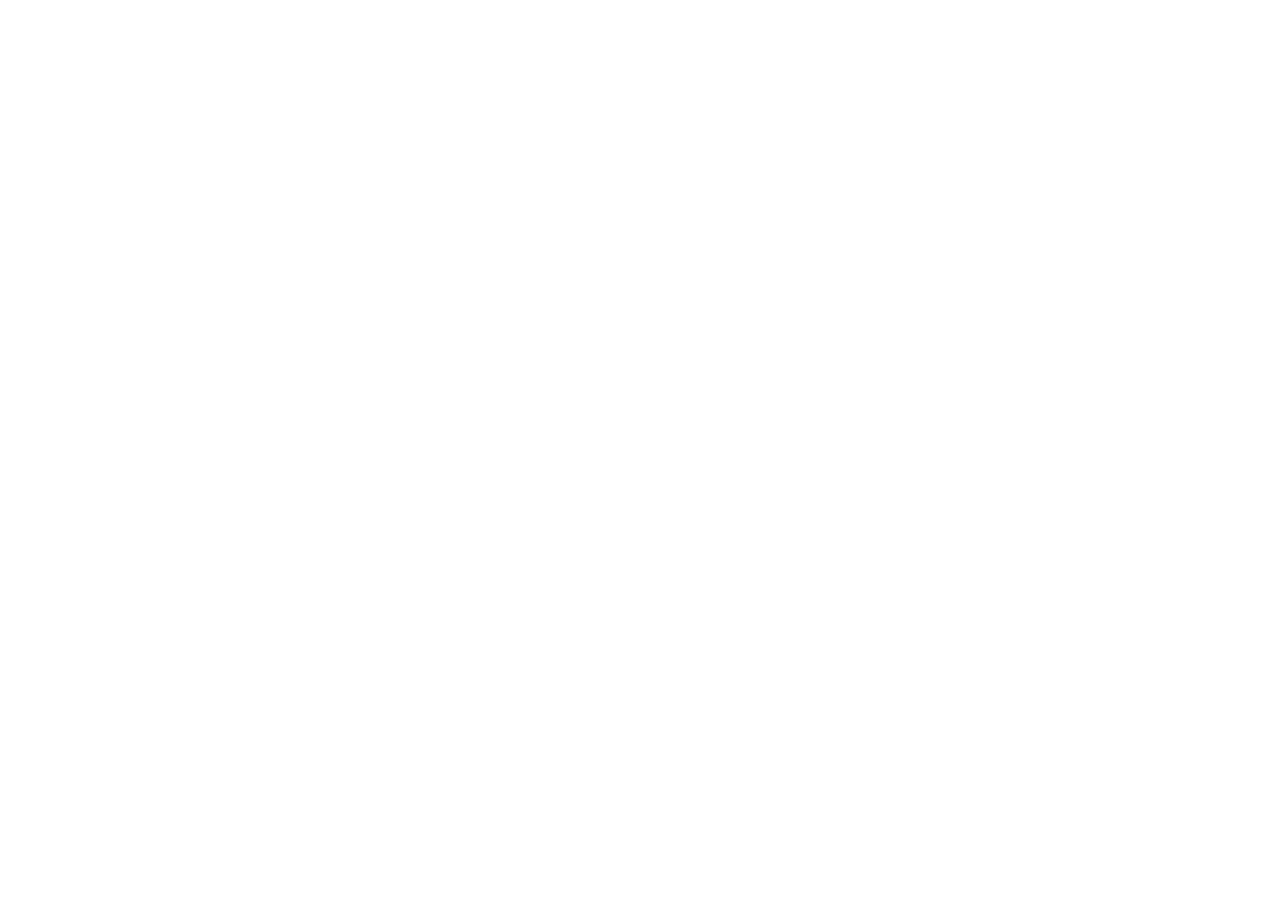
==== index.html @ 044f7a48 "提交" ====
<!DOCTYPE html>
<html lang="en">
<head>
    <meta charset="UTF-8">
    <meta http-equiv="X-UA-Compatible" content="IE=edge">
    <meta name="viewport" content="width=device-width, initial-scale=1.0">
    <title>Document</title>
</head>
<body>
    
</body>
</html>
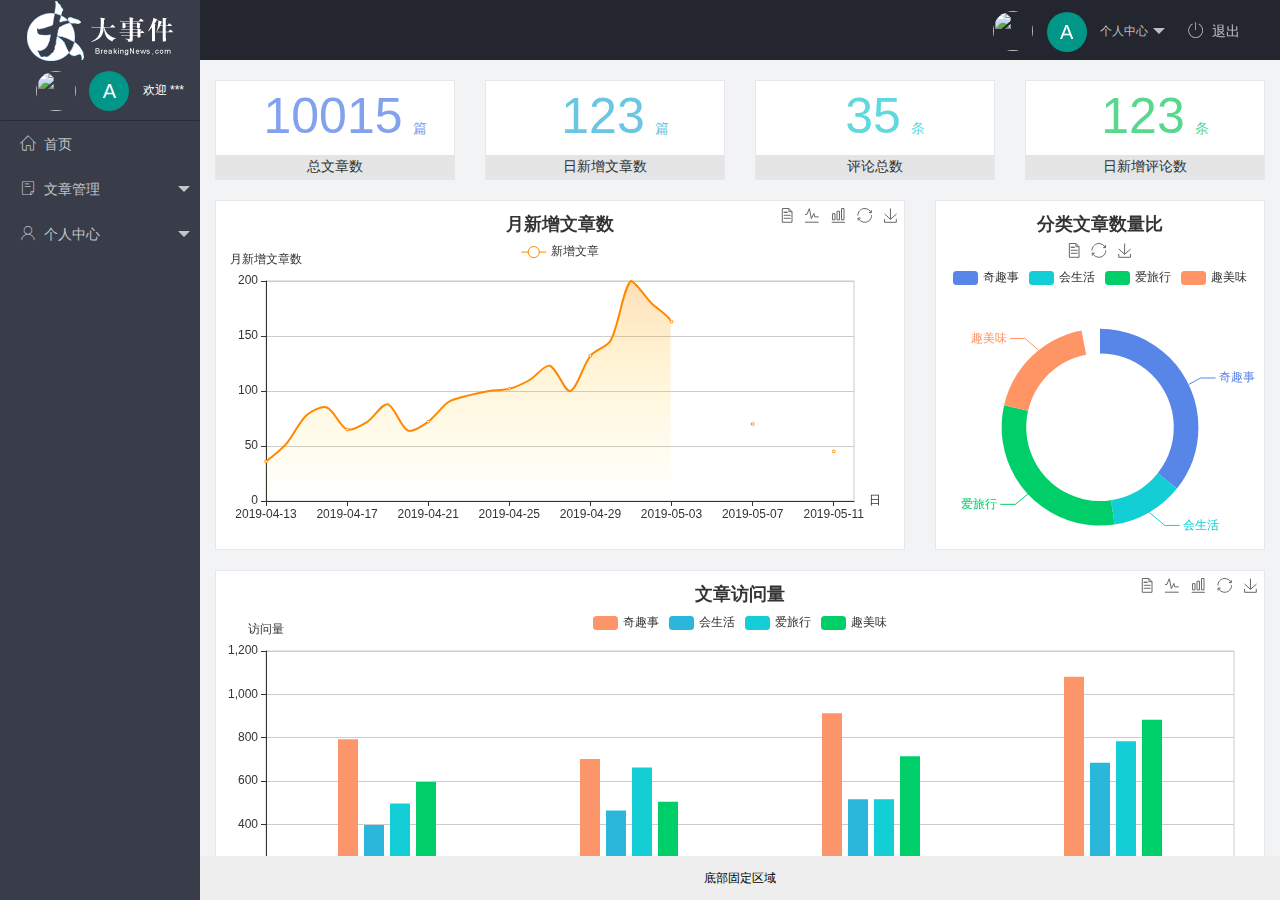
==== commit b0eb4d4d: "主义" ====
--- a/index.html
+++ b/index.html
@@ -1,12 +1,92 @@
 <!DOCTYPE html>
 <html lang="en">
+
 <head>
     <meta charset="UTF-8">
     <meta http-equiv="X-UA-Compatible" content="IE=edge">
     <meta name="viewport" content="width=device-width, initial-scale=1.0">
     <title>Document</title>
+    <link rel="stylesheet" href="/assets/lib/layui/css/layui.css" />
+    <link rel="stylesheet" href="/assets/fonts/iconfont.css">
+    <link rel="stylesheet" href="./assets/css/index.css">
 </head>
+
 <body>
-    
+    <div class="layui-layout layui-layout-admin">
+        <div class="layui-header">
+            <div class="layui-logo layui-hide-xs layui-bg-black">
+                <img src="/assets/images/logo.png" alt="" />
+            </div>
+
+            <ul class="layui-nav layui-layout-right">
+                <li class="layui-nav-item layui-hide layui-show-md-inline-block">
+                    <!-- 右侧导航栏上面头像 -->
+                    <a href="javascript:;" class="userinfo">
+                        <img src="http://t.cn/RCzsdCq" class="layui-nav-img" />
+                        <span class="text-avatar">A</span>
+                        个人中心
+                    </a>
+
+                    <dl class="layui-nav-child">
+                        <dd><a href="">基本资料</a></dd>
+                        <dd><a href="">更换头像</a></dd>
+                        <dd><a href="">重置密码</a></dd>
+                    </dl>
+                </li>
+                <li class="layui-nav-item" lay-header-event="menuRight" lay-unselect>
+                    <a href="javascript:;" id="btnLogout"><span class="iconfont icon-tuichu"></span>退出</a>
+                </li>
+            </ul>
+        </div>
+
+        <div class="layui-side layui-bg-black">
+            <div class="layui-side-scroll">
+
+                <!-- 左侧侧边栏上面头像 -->
+                <div class="userinfo">
+                    <img src="http://t.cn/RCzsdCq" class="layui-nav-img" />
+                    <span class="text-avatar">A</span>
+                    <span id="welcome">欢迎 ***</span>
+                </div>
+                <!-- 左侧导航区域（可配合layui已有的垂直导航） -->
+                <ul class="layui-nav layui-nav-tree" lay-shrink="all">
+                    <li class="layui-nav-item"><a href="/home/dashboard.html" target="fm"><span
+                                class="iconfont icon-home"></span>首页</a></li>
+                    <li class="layui-nav-item">
+                        <a class="" href="javascript:;"><span class="iconfont icon-16"></span>文章管理</a>
+                        <dl class="layui-nav-child">
+                            <dd><a href="javascript:;"><i class="layui-icon layui-icon-app"></i>文章类别</a></dd>
+                            <dd><a href="javascript:;"><i class="layui-icon layui-icon-app"></i>文章列表</a></dd>
+                            <dd><a href="javascript:;"><i class="layui-icon layui-icon-app"></i>发布文章</a></dd>
+                        </dl>
+                    </li>
+                    <li class="layui-nav-item">
+                        <a href="javascript:;"><span class="iconfont icon-user"></span>个人中心</a>
+                        <dl class="layui-nav-child">
+                            <dd><a href="javascript:;"><i class="layui-icon layui-icon-app"></i>基本资料</a></dd>
+                            <dd><a href="javascript:;"><i class="layui-icon layui-icon-app"></i>更换头像</a></dd>
+                            <dd><a href="javascript:;"><i class="layui-icon layui-icon-app"></i>重置密码</a></dd>
+                        </dl>
+                    </li>
+                </ul>
+            </div>
+        </div>
+
+        <div class="layui-body">
+            <!-- 内容主体区域 -->
+            <iframe name="fm" src="/home/dashboard.html" frameborder="0"></iframe>
+        </div>
+
+        <div class="layui-footer">
+            <!-- 底部固定区域 -->
+            底部固定区域
+        </div>
+    </div>
+    <script src="/assets/lib/layui/layui.all.js"></script>
+    <script src="/assets/lib/jquery.js"></script>
+    <script src="/assets/js/baseAPI.js"></script>
+    <script src="/assets/js/index.js"></script>
+
 </body>
+
 </html>--- a/assets/lib/layui/css/layui.css
+++ b/assets/lib/layui/css/layui.css
@@ -0,0 +1,2 @@
+/** layui-v2.5.5 MIT License By https://www.layui.com */
+ .layui-inline,img{display:inline-block;vertical-align:middle}h1,h2,h3,h4,h5,h6{font-weight:400}.layui-edge,.layui-header,.layui-inline,.layui-main{position:relative}.layui-body,.layui-edge,.layui-elip{overflow:hidden}.layui-btn,.layui-edge,.layui-inline,img{vertical-align:middle}.layui-btn,.layui-disabled,.layui-icon,.layui-unselect{-moz-user-select:none;-webkit-user-select:none;-ms-user-select:none}.layui-elip,.layui-form-checkbox span,.layui-form-pane .layui-form-label{text-overflow:ellipsis;white-space:nowrap}.layui-breadcrumb,.layui-tree-btnGroup{visibility:hidden}blockquote,body,button,dd,div,dl,dt,form,h1,h2,h3,h4,h5,h6,input,li,ol,p,pre,td,textarea,th,ul{margin:0;padding:0;-webkit-tap-highlight-color:rgba(0,0,0,0)}a:active,a:hover{outline:0}img{border:none}li{list-style:none}table{border-collapse:collapse;border-spacing:0}h4,h5,h6{font-size:100%}button,input,optgroup,option,select,textarea{font-family:inherit;font-size:inherit;font-style:inherit;font-weight:inherit;outline:0}pre{white-space:pre-wrap;white-space:-moz-pre-wrap;white-space:-pre-wrap;white-space:-o-pre-wrap;word-wrap:break-word}body{line-height:24px;font:14px Helvetica Neue,Helvetica,PingFang SC,Tahoma,Arial,sans-serif}hr{height:1px;margin:10px 0;border:0;clear:both}a{color:#333;text-decoration:none}a:hover{color:#777}a cite{font-style:normal;*cursor:pointer}.layui-border-box,.layui-border-box *{box-sizing:border-box}.layui-box,.layui-box *{box-sizing:content-box}.layui-clear{clear:both;*zoom:1}.layui-clear:after{content:'\20';clear:both;*zoom:1;display:block;height:0}.layui-inline{*display:inline;*zoom:1}.layui-edge{display:inline-block;width:0;height:0;border-width:6px;border-style:dashed;border-color:transparent}.layui-edge-top{top:-4px;border-bottom-color:#999;border-bottom-style:solid}.layui-edge-right{border-left-color:#999;border-left-style:solid}.layui-edge-bottom{top:2px;border-top-color:#999;border-top-style:solid}.layui-edge-left{border-right-color:#999;border-right-style:solid}.layui-disabled,.layui-disabled:hover{color:#d2d2d2!important;cursor:not-allowed!important}.layui-circle{border-radius:100%}.layui-show{display:block!important}.layui-hide{display:none!important}@font-face{font-family:layui-icon;src:url(../font/iconfont.eot?v=250);src:url(../font/iconfont.eot?v=250#iefix) format('embedded-opentype'),url(../font/iconfont.woff2?v=250) format('woff2'),url(../font/iconfont.woff?v=250) format('woff'),url(../font/iconfont.ttf?v=250) format('truetype'),url(../font/iconfont.svg?v=250#layui-icon) format('svg')}.layui-icon{font-family:layui-icon!important;font-size:16px;font-style:normal;-webkit-font-smoothing:antialiased;-moz-osx-font-smoothing:grayscale}.layui-icon-reply-fill:before{content:"\e611"}.layui-icon-set-fill:before{content:"\e614"}.layui-icon-menu-fill:before{content:"\e60f"}.layui-icon-search:before{content:"\e615"}.layui-icon-share:before{content:"\e641"}.layui-icon-set-sm:before{content:"\e620"}.layui-icon-engine:before{content:"\e628"}.layui-icon-close:before{content:"\1006"}.layui-icon-close-fill:before{content:"\1007"}.layui-icon-chart-screen:before{content:"\e629"}.layui-icon-star:before{content:"\e600"}.layui-icon-circle-dot:before{content:"\e617"}.layui-icon-chat:before{content:"\e606"}.layui-icon-release:before{content:"\e609"}.layui-icon-list:before{content:"\e60a"}.layui-icon-chart:before{content:"\e62c"}.layui-icon-ok-circle:before{content:"\1005"}.layui-icon-layim-theme:before{content:"\e61b"}.layui-icon-table:before{content:"\e62d"}.layui-icon-right:before{content:"\e602"}.layui-icon-left:before{content:"\e603"}.layui-icon-cart-simple:before{content:"\e698"}.layui-icon-face-cry:before{content:"\e69c"}.layui-icon-face-smile:before{content:"\e6af"}.layui-icon-survey:before{content:"\e6b2"}.layui-icon-tree:before{content:"\e62e"}.layui-icon-upload-circle:before{content:"\e62f"}.layui-icon-add-circle:before{content:"\e61f"}.layui-icon-download-circle:before{content:"\e601"}.layui-icon-templeate-1:before{content:"\e630"}.layui-icon-util:before{content:"\e631"}.layui-icon-face-surprised:before{content:"\e664"}.layui-icon-edit:before{content:"\e642"}.layui-icon-speaker:before{content:"\e645"}.layui-icon-down:before{content:"\e61a"}.layui-icon-file:before{content:"\e621"}.layui-icon-layouts:before{content:"\e632"}.layui-icon-rate-half:before{content:"\e6c9"}.layui-icon-add-circle-fine:before{content:"\e608"}.layui-icon-prev-circle:before{content:"\e633"}.layui-icon-read:before{content:"\e705"}.layui-icon-404:before{content:"\e61c"}.layui-icon-carousel:before{content:"\e634"}.layui-icon-help:before{content:"\e607"}.layui-icon-code-circle:before{content:"\e635"}.layui-icon-water:before{content:"\e636"}.layui-icon-username:before{content:"\e66f"}.layui-icon-find-fill:before{content:"\e670"}.layui-icon-about:before{content:"\e60b"}.layui-icon-location:before{content:"\e715"}.layui-icon-up:before{content:"\e619"}.layui-icon-pause:before{content:"\e651"}.layui-icon-date:before{content:"\e637"}.layui-icon-layim-uploadfile:before{content:"\e61d"}.layui-icon-delete:before{content:"\e640"}.layui-icon-play:before{content:"\e652"}.layui-icon-top:before{content:"\e604"}.layui-icon-friends:before{content:"\e612"}.layui-icon-refresh-3:before{content:"\e9aa"}.layui-icon-ok:before{content:"\e605"}.layui-icon-layer:before{content:"\e638"}.layui-icon-face-smile-fine:before{content:"\e60c"}.layui-icon-dollar:before{content:"\e659"}.layui-icon-group:before{content:"\e613"}.layui-icon-layim-download:before{content:"\e61e"}.layui-icon-picture-fine:before{content:"\e60d"}.layui-icon-link:before{content:"\e64c"}.layui-icon-diamond:before{content:"\e735"}.layui-icon-log:before{content:"\e60e"}.layui-icon-rate-solid:before{content:"\e67a"}.layui-icon-fonts-del:before{content:"\e64f"}.layui-icon-unlink:before{content:"\e64d"}.layui-icon-fonts-clear:before{content:"\e639"}.layui-icon-triangle-r:before{content:"\e623"}.layui-icon-circle:before{content:"\e63f"}.layui-icon-radio:before{content:"\e643"}.layui-icon-align-center:before{content:"\e647"}.layui-icon-align-right:before{content:"\e648"}.layui-icon-align-left:before{content:"\e649"}.layui-icon-loading-1:before{content:"\e63e"}.layui-icon-return:before{content:"\e65c"}.layui-icon-fonts-strong:before{content:"\e62b"}.layui-icon-upload:before{content:"\e67c"}.layui-icon-dialogue:before{content:"\e63a"}.layui-icon-video:before{content:"\e6ed"}.layui-icon-headset:before{content:"\e6fc"}.layui-icon-cellphone-fine:before{content:"\e63b"}.layui-icon-add-1:before{content:"\e654"}.layui-icon-face-smile-b:before{content:"\e650"}.layui-icon-fonts-html:before{content:"\e64b"}.layui-icon-form:before{content:"\e63c"}.layui-icon-cart:before{content:"\e657"}.layui-icon-camera-fill:before{content:"\e65d"}.layui-icon-tabs:before{content:"\e62a"}.layui-icon-fonts-code:before{content:"\e64e"}.layui-icon-fire:before{content:"\e756"}.layui-icon-set:before{content:"\e716"}.layui-icon-fonts-u:before{content:"\e646"}.layui-icon-triangle-d:before{content:"\e625"}.layui-icon-tips:before{content:"\e702"}.layui-icon-picture:before{content:"\e64a"}.layui-icon-more-vertical:before{content:"\e671"}.layui-icon-flag:before{content:"\e66c"}.layui-icon-loading:before{content:"\e63d"}.layui-icon-fonts-i:before{content:"\e644"}.layui-icon-refresh-1:before{content:"\e666"}.layui-icon-rmb:before{content:"\e65e"}.layui-icon-home:before{content:"\e68e"}.layui-icon-user:before{content:"\e770"}.layui-icon-notice:before{content:"\e667"}.layui-icon-login-weibo:before{content:"\e675"}.layui-icon-voice:before{content:"\e688"}.layui-icon-upload-drag:before{content:"\e681"}.layui-icon-login-qq:before{content:"\e676"}.layui-icon-snowflake:before{content:"\e6b1"}.layui-icon-file-b:before{content:"\e655"}.layui-icon-template:before{content:"\e663"}.layui-icon-auz:before{content:"\e672"}.layui-icon-console:before{content:"\e665"}.layui-icon-app:before{content:"\e653"}.layui-icon-prev:before{content:"\e65a"}.layui-icon-website:before{content:"\e7ae"}.layui-icon-next:before{content:"\e65b"}.layui-icon-component:before{content:"\e857"}.layui-icon-more:before{content:"\e65f"}.layui-icon-login-wechat:before{content:"\e677"}.layui-icon-shrink-right:before{content:"\e668"}.layui-icon-spread-left:before{content:"\e66b"}.layui-icon-camera:before{content:"\e660"}.layui-icon-note:before{content:"\e66e"}.layui-icon-refresh:before{content:"\e669"}.layui-icon-female:before{content:"\e661"}.layui-icon-male:before{content:"\e662"}.layui-icon-password:before{content:"\e673"}.layui-icon-senior:before{content:"\e674"}.layui-icon-theme:before{content:"\e66a"}.layui-icon-tread:before{content:"\e6c5"}.layui-icon-praise:before{content:"\e6c6"}.layui-icon-star-fill:before{content:"\e658"}.layui-icon-rate:before{content:"\e67b"}.layui-icon-template-1:before{content:"\e656"}.layui-icon-vercode:before{content:"\e679"}.layui-icon-cellphone:before{content:"\e678"}.layui-icon-screen-full:before{content:"\e622"}.layui-icon-screen-restore:before{content:"\e758"}.layui-icon-cols:before{content:"\e610"}.layui-icon-export:before{content:"\e67d"}.layui-icon-print:before{content:"\e66d"}.layui-icon-slider:before{content:"\e714"}.layui-icon-addition:before{content:"\e624"}.layui-icon-subtraction:before{content:"\e67e"}.layui-icon-service:before{content:"\e626"}.layui-icon-transfer:before{content:"\e691"}.layui-main{width:1140px;margin:0 auto}.layui-header{z-index:1000;height:60px}.layui-header a:hover{transition:all .5s;-webkit-transition:all .5s}.layui-side{position:fixed;left:0;top:0;bottom:0;z-index:999;width:200px;overflow-x:hidden}.layui-side-scroll{position:relative;width:220px;height:100%;overflow-x:hidden}.layui-body{position:absolute;left:200px;right:0;top:0;bottom:0;z-index:998;width:auto;overflow-y:auto;box-sizing:border-box}.layui-layout-body{overflow:hidden}.layui-layout-admin .layui-header{background-color:#23262E}.layui-layout-admin .layui-side{top:60px;width:200px;overflow-x:hidden}.layui-layout-admin .layui-body{position:fixed;top:60px;bottom:44px}.layui-layout-admin .layui-main{width:auto;margin:0 15px}.layui-layout-admin .layui-footer{position:fixed;left:200px;right:0;bottom:0;height:44px;line-height:44px;padding:0 15px;background-color:#eee}.layui-layout-admin .layui-logo{position:absolute;left:0;top:0;width:200px;height:100%;line-height:60px;text-align:center;color:#009688;font-size:16px}.layui-layout-admin .layui-header .layui-nav{background:0 0}.layui-layout-left{position:absolute!important;left:200px;top:0}.layui-layout-right{position:absolute!important;right:0;top:0}.layui-container{position:relative;margin:0 auto;padding:0 15px;box-sizing:border-box}.layui-fluid{position:relative;margin:0 auto;padding:0 15px}.layui-row:after,.layui-row:before{content:'';display:block;clear:both}.layui-col-lg1,.layui-col-lg10,.layui-col-lg11,.layui-col-lg12,.layui-col-lg2,.layui-col-lg3,.layui-col-lg4,.layui-col-lg5,.layui-col-lg6,.layui-col-lg7,.layui-col-lg8,.layui-col-lg9,.layui-col-md1,.layui-col-md10,.layui-col-md11,.layui-col-md12,.layui-col-md2,.layui-col-md3,.layui-col-md4,.layui-col-md5,.layui-col-md6,.layui-col-md7,.layui-col-md8,.layui-col-md9,.layui-col-sm1,.layui-col-sm10,.layui-col-sm11,.layui-col-sm12,.layui-col-sm2,.layui-col-sm3,.layui-col-sm4,.layui-col-sm5,.layui-col-sm6,.layui-col-sm7,.layui-col-sm8,.layui-col-sm9,.layui-col-xs1,.layui-col-xs10,.layui-col-xs11,.layui-col-xs12,.layui-col-xs2,.layui-col-xs3,.layui-col-xs4,.layui-col-xs5,.layui-col-xs6,.layui-col-xs7,.layui-col-xs8,.layui-col-xs9{position:relative;display:block;box-sizing:border-box}.layui-col-xs1,.layui-col-xs10,.layui-col-xs11,.layui-col-xs12,.layui-col-xs2,.layui-col-xs3,.layui-col-xs4,.layui-col-xs5,.layui-col-xs6,.layui-col-xs7,.layui-col-xs8,.layui-col-xs9{float:left}.layui-col-xs1{width:8.33333333%}.layui-col-xs2{width:16.66666667%}.layui-col-xs3{width:25%}.layui-col-xs4{width:33.33333333%}.layui-col-xs5{width:41.66666667%}.layui-col-xs6{width:50%}.layui-col-xs7{width:58.33333333%}.layui-col-xs8{width:66.66666667%}.layui-col-xs9{width:75%}.layui-col-xs10{width:83.33333333%}.layui-col-xs11{width:91.66666667%}.layui-col-xs12{width:100%}.layui-col-xs-offset1{margin-left:8.33333333%}.layui-col-xs-offset2{margin-left:16.66666667%}.layui-col-xs-offset3{margin-left:25%}.layui-col-xs-offset4{margin-left:33.33333333%}.layui-col-xs-offset5{margin-left:41.66666667%}.layui-col-xs-offset6{margin-left:50%}.layui-col-xs-offset7{margin-left:58.33333333%}.layui-col-xs-offset8{margin-left:66.66666667%}.layui-col-xs-offset9{margin-left:75%}.layui-col-xs-offset10{margin-left:83.33333333%}.layui-col-xs-offset11{margin-left:91.66666667%}.layui-col-xs-offset12{margin-left:100%}@media screen and (max-width:768px){.layui-hide-xs{display:none!important}.layui-show-xs-block{display:block!important}.layui-show-xs-inline{display:inline!important}.layui-show-xs-inline-block{display:inline-block!important}}@media screen and (min-width:768px){.layui-container{width:750px}.layui-hide-sm{display:none!important}.layui-show-sm-block{display:block!important}.layui-show-sm-inline{display:inline!important}.layui-show-sm-inline-block{display:inline-block!important}.layui-col-sm1,.layui-col-sm10,.layui-col-sm11,.layui-col-sm12,.layui-col-sm2,.layui-col-sm3,.layui-col-sm4,.layui-col-sm5,.layui-col-sm6,.layui-col-sm7,.layui-col-sm8,.layui-col-sm9{float:left}.layui-col-sm1{width:8.33333333%}.layui-col-sm2{width:16.66666667%}.layui-col-sm3{width:25%}.layui-col-sm4{width:33.33333333%}.layui-col-sm5{width:41.66666667%}.layui-col-sm6{width:50%}.layui-col-sm7{width:58.33333333%}.layui-col-sm8{width:66.66666667%}.layui-col-sm9{width:75%}.layui-col-sm10{width:83.33333333%}.layui-col-sm11{width:91.66666667%}.layui-col-sm12{width:100%}.layui-col-sm-offset1{margin-left:8.33333333%}.layui-col-sm-offset2{margin-left:16.66666667%}.layui-col-sm-offset3{margin-left:25%}.layui-col-sm-offset4{margin-left:33.33333333%}.layui-col-sm-offset5{margin-left:41.66666667%}.layui-col-sm-offset6{margin-left:50%}.layui-col-sm-offset7{margin-left:58.33333333%}.layui-col-sm-offset8{margin-left:66.66666667%}.layui-col-sm-offset9{margin-left:75%}.layui-col-sm-offset10{margin-left:83.33333333%}.layui-col-sm-offset11{margin-left:91.66666667%}.layui-col-sm-offset12{margin-left:100%}}@media screen and (min-width:992px){.layui-container{width:970px}.layui-hide-md{display:none!important}.layui-show-md-block{display:block!important}.layui-show-md-inline{display:inline!important}.layui-show-md-inline-block{display:inline-block!important}.layui-col-md1,.layui-col-md10,.layui-col-md11,.layui-col-md12,.layui-col-md2,.layui-col-md3,.layui-col-md4,.layui-col-md5,.layui-col-md6,.layui-col-md7,.layui-col-md8,.layui-col-md9{float:left}.layui-col-md1{width:8.33333333%}.layui-col-md2{width:16.66666667%}.layui-col-md3{width:25%}.layui-col-md4{width:33.33333333%}.layui-col-md5{width:41.66666667%}.layui-col-md6{width:50%}.layui-col-md7{width:58.33333333%}.layui-col-md8{width:66.66666667%}.layui-col-md9{width:75%}.layui-col-md10{width:83.33333333%}.layui-col-md11{width:91.66666667%}.layui-col-md12{width:100%}.layui-col-md-offset1{margin-left:8.33333333%}.layui-col-md-offset2{margin-left:16.66666667%}.layui-col-md-offset3{margin-left:25%}.layui-col-md-offset4{margin-left:33.33333333%}.layui-col-md-offset5{margin-left:41.66666667%}.layui-col-md-offset6{margin-left:50%}.layui-col-md-offset7{margin-left:58.33333333%}.layui-col-md-offset8{margin-left:66.66666667%}.layui-col-md-offset9{margin-left:75%}.layui-col-md-offset10{margin-left:83.33333333%}.layui-col-md-offset11{margin-left:91.66666667%}.layui-col-md-offset12{margin-left:100%}}@media screen and (min-width:1200px){.layui-container{width:1170px}.layui-hide-lg{display:none!important}.layui-show-lg-block{display:block!important}.layui-show-lg-inline{display:inline!important}.layui-show-lg-inline-block{display:inline-block!important}.layui-col-lg1,.layui-col-lg10,.layui-col-lg11,.layui-col-lg12,.layui-col-lg2,.layui-col-lg3,.layui-col-lg4,.layui-col-lg5,.layui-col-lg6,.layui-col-lg7,.layui-col-lg8,.layui-col-lg9{float:left}.layui-col-lg1{width:8.33333333%}.layui-col-lg2{width:16.66666667%}.layui-col-lg3{width:25%}.layui-col-lg4{width:33.33333333%}.layui-col-lg5{width:41.66666667%}.layui-col-lg6{width:50%}.layui-col-lg7{width:58.33333333%}.layui-col-lg8{width:66.66666667%}.layui-col-lg9{width:75%}.layui-col-lg10{width:83.33333333%}.layui-col-lg11{width:91.66666667%}.layui-col-lg12{width:100%}.layui-col-lg-offset1{margin-left:8.33333333%}.layui-col-lg-offset2{margin-left:16.66666667%}.layui-col-lg-offset3{margin-left:25%}.layui-col-lg-offset4{margin-left:33.33333333%}.layui-col-lg-offset5{margin-left:41.66666667%}.layui-col-lg-offset6{margin-left:50%}.layui-col-lg-offset7{margin-left:58.33333333%}.layui-col-lg-offset8{margin-left:66.66666667%}.layui-col-lg-offset9{margin-left:75%}.layui-col-lg-offset10{margin-left:83.33333333%}.layui-col-lg-offset11{margin-left:91.66666667%}.layui-col-lg-offset12{margin-left:100%}}.layui-col-space1{margin:-.5px}.layui-col-space1>*{padding:.5px}.layui-col-space3{margin:-1.5px}.layui-col-space3>*{padding:1.5px}.layui-col-space5{margin:-2.5px}.layui-col-space5>*{padding:2.5px}.layui-col-space8{margin:-3.5px}.layui-col-space8>*{padding:3.5px}.layui-col-space10{margin:-5px}.layui-col-space10>*{padding:5px}.layui-col-space12{margin:-6px}.layui-col-space12>*{padding:6px}.layui-col-space15{margin:-7.5px}.layui-col-space15>*{padding:7.5px}.layui-col-space18{margin:-9px}.layui-col-space18>*{padding:9px}.layui-col-space20{margin:-10px}.layui-col-space20>*{padding:10px}.layui-col-space22{margin:-11px}.layui-col-space22>*{padding:11px}.layui-col-space25{margin:-12.5px}.layui-col-space25>*{padding:12.5px}.layui-col-space30{margin:-15px}.layui-col-space30>*{padding:15px}.layui-btn,.layui-input,.layui-select,.layui-textarea,.layui-upload-button{outline:0;-webkit-appearance:none;transition:all .3s;-webkit-transition:all .3s;box-sizing:border-box}.layui-elem-quote{margin-bottom:10px;padding:15px;line-height:22px;border-left:5px solid #009688;border-radius:0 2px 2px 0;background-color:#f2f2f2}.layui-quote-nm{border-style:solid;border-width:1px 1px 1px 5px;background:0 0}.layui-elem-field{margin-bottom:10px;padding:0;border-width:1px;border-style:solid}.layui-elem-field legend{margin-left:20px;padding:0 10px;font-size:20px;font-weight:300}.layui-field-title{margin:10px 0 20px;border-width:1px 0 0}.layui-field-box{padding:10px 15px}.layui-field-title .layui-field-box{padding:10px 0}.layui-progress{position:relative;height:6px;border-radius:20px;background-color:#e2e2e2}.layui-progress-bar{position:absolute;left:0;top:0;width:0;max-width:100%;height:6px;border-radius:20px;text-align:right;background-color:#5FB878;transition:all .3s;-webkit-transition:all .3s}.layui-progress-big,.layui-progress-big .layui-progress-bar{height:18px;line-height:18px}.layui-progress-text{position:relative;top:-20px;line-height:18px;font-size:12px;color:#666}.layui-progress-big .layui-progress-text{position:static;padding:0 10px;color:#fff}.layui-collapse{border-width:1px;border-style:solid;border-radius:2px}.layui-colla-content,.layui-colla-item{border-top-width:1px;border-top-style:solid}.layui-colla-item:first-child{border-top:none}.layui-colla-title{position:relative;height:42px;line-height:42px;padding:0 15px 0 35px;color:#333;background-color:#f2f2f2;cursor:pointer;font-size:14px;overflow:hidden}.layui-colla-content{display:none;padding:10px 15px;line-height:22px;color:#666}.layui-colla-icon{position:absolute;left:15px;top:0;font-size:14px}.layui-card{margin-bottom:15px;border-radius:2px;background-color:#fff;box-shadow:0 1px 2px 0 rgba(0,0,0,.05)}.layui-card:last-child{margin-bottom:0}.layui-card-header{position:relative;height:42px;line-height:42px;padding:0 15px;border-bottom:1px solid #f6f6f6;color:#333;border-radius:2px 2px 0 0;font-size:14px}.layui-bg-black,.layui-bg-blue,.layui-bg-cyan,.layui-bg-green,.layui-bg-orange,.layui-bg-red{color:#fff!important}.layui-card-body{position:relative;padding:10px 15px;line-height:24px}.layui-card-body[pad15]{padding:15px}.layui-card-body[pad20]{padding:20px}.layui-card-body .layui-table{margin:5px 0}.layui-card .layui-tab{margin:0}.layui-panel-window{position:relative;padding:15px;border-radius:0;border-top:5px solid #E6E6E6;background-color:#fff}.layui-auxiliar-moving{position:fixed;left:0;right:0;top:0;bottom:0;width:100%;height:100%;background:0 0;z-index:9999999999}.layui-form-label,.layui-form-mid,.layui-form-select,.layui-input-block,.layui-input-inline,.layui-textarea{position:relative}.layui-bg-red{background-color:#FF5722!important}.layui-bg-orange{background-color:#FFB800!important}.layui-bg-green{background-color:#009688!important}.layui-bg-cyan{background-color:#2F4056!important}.layui-bg-blue{background-color:#1E9FFF!important}.layui-bg-black{background-color:#393D49!important}.layui-bg-gray{background-color:#eee!important;color:#666!important}.layui-badge-rim,.layui-colla-content,.layui-colla-item,.layui-collapse,.layui-elem-field,.layui-form-pane .layui-form-item[pane],.layui-form-pane .layui-form-label,.layui-input,.layui-layedit,.layui-layedit-tool,.layui-quote-nm,.layui-select,.layui-tab-bar,.layui-tab-card,.layui-tab-title,.layui-tab-title .layui-this:after,.layui-textarea{border-color:#e6e6e6}.layui-timeline-item:before,hr{background-color:#e6e6e6}.layui-text{line-height:22px;font-size:14px;color:#666}.layui-text h1,.layui-text h2,.layui-text h3{font-weight:500;color:#333}.layui-text h1{font-size:30px}.layui-text h2{font-size:24px}.layui-text h3{font-size:18px}.layui-text a:not(.layui-btn){color:#01AAED}.layui-text a:not(.layui-btn):hover{text-decoration:underline}.layui-text ul{padding:5px 0 5px 15px}.layui-text ul li{margin-top:5px;list-style-type:disc}.layui-text em,.layui-word-aux{color:#999!important;padding:0 5px!important}.layui-btn{display:inline-block;height:38px;line-height:38px;padding:0 18px;background-color:#009688;color:#fff;white-space:nowrap;text-align:center;font-size:14px;border:none;border-radius:2px;cursor:pointer}.layui-btn:hover{opacity:.8;filter:alpha(opacity=80);color:#fff}.layui-btn:active{opacity:1;filter:alpha(opacity=100)}.layui-btn+.layui-btn{margin-left:10px}.layui-btn-container{font-size:0}.layui-btn-container .layui-btn{margin-right:10px;margin-bottom:10px}.layui-btn-container .layui-btn+.layui-btn{margin-left:0}.layui-table .layui-btn-container .layui-btn{margin-bottom:9px}.layui-btn-radius{border-radius:100px}.layui-btn .layui-icon{margin-right:3px;font-size:18px;vertical-align:bottom;vertical-align:middle\9}.layui-btn-primary{border:1px solid #C9C9C9;background-color:#fff;color:#555}.layui-btn-primary:hover{border-color:#009688;color:#333}.layui-btn-normal{background-color:#1E9FFF}.layui-btn-warm{background-color:#FFB800}.layui-btn-danger{background-color:#FF5722}.layui-btn-checked{background-color:#5FB878}.layui-btn-disabled,.layui-btn-disabled:active,.layui-btn-disabled:hover{border:1px solid #e6e6e6;background-color:#FBFBFB;color:#C9C9C9;cursor:not-allowed;opacity:1}.layui-btn-lg{height:44px;line-height:44px;padding:0 25px;font-size:16px}.layui-btn-sm{height:30px;line-height:30px;padding:0 10px;font-size:12px}.layui-btn-sm i{font-size:16px!important}.layui-btn-xs{height:22px;line-height:22px;padding:0 5px;font-size:12px}.layui-btn-xs i{font-size:14px!important}.layui-btn-group{display:inline-block;vertical-align:middle;font-size:0}.layui-btn-group .layui-btn{margin-left:0!important;margin-right:0!important;border-left:1px solid rgba(255,255,255,.5);border-radius:0}.layui-btn-group .layui-btn-primary{border-left:none}.layui-btn-group .layui-btn-primary:hover{border-color:#C9C9C9;color:#009688}.layui-btn-group .layui-btn:first-child{border-left:none;border-radius:2px 0 0 2px}.layui-btn-group .layui-btn-primary:first-child{border-left:1px solid #c9c9c9}.layui-btn-group .layui-btn:last-child{border-radius:0 2px 2px 0}.layui-btn-group .layui-btn+.layui-btn{margin-left:0}.layui-btn-group+.layui-btn-group{margin-left:10px}.layui-btn-fluid{width:100%}.layui-input,.layui-select,.layui-textarea{height:38px;line-height:1.3;line-height:38px\9;border-width:1px;border-style:solid;background-color:#fff;border-radius:2px}.layui-input::-webkit-input-placeholder,.layui-select::-webkit-input-placeholder,.layui-textarea::-webkit-input-placeholder{line-height:1.3}.layui-input,.layui-textarea{display:block;width:100%;padding-left:10px}.layui-input:hover,.layui-textarea:hover{border-color:#D2D2D2!important}.layui-input:focus,.layui-textarea:focus{border-color:#C9C9C9!important}.layui-textarea{min-height:100px;height:auto;line-height:20px;padding:6px 10px;resize:vertical}.layui-select{padding:0 10px}.layui-form input[type=checkbox],.layui-form input[type=radio],.layui-form select{display:none}.layui-form [lay-ignore]{display:initial}.layui-form-item{margin-bottom:15px;clear:both;*zoom:1}.layui-form-item:after{content:'\20';clear:both;*zoom:1;display:block;height:0}.layui-form-label{float:left;display:block;padding:9px 15px;width:80px;font-weight:400;line-height:20px;text-align:right}.layui-form-label-col{display:block;float:none;padding:9px 0;line-height:20px;text-align:left}.layui-form-item .layui-inline{margin-bottom:5px;margin-right:10px}.layui-input-block{margin-left:110px;min-height:36px}.layui-input-inline{display:inline-block;vertical-align:middle}.layui-form-item .layui-input-inline{float:left;width:190px;margin-right:10px}.layui-form-text .layui-input-inline{width:auto}.layui-form-mid{float:left;display:block;padding:9px 0!important;line-height:20px;margin-right:10px}.layui-form-danger+.layui-form-select .layui-input,.layui-form-danger:focus{border-color:#FF5722!important}.layui-form-select .layui-input{padding-right:30px;cursor:pointer}.layui-form-select .layui-edge{position:absolute;right:10px;top:50%;margin-top:-3px;cursor:pointer;border-width:6px;border-top-color:#c2c2c2;border-top-style:solid;transition:all .3s;-webkit-transition:all .3s}.layui-form-select dl{display:none;position:absolute;left:0;top:42px;padding:5px 0;z-index:899;min-width:100%;border:1px solid #d2d2d2;max-height:300px;overflow-y:auto;background-color:#fff;border-radius:2px;box-shadow:0 2px 4px rgba(0,0,0,.12);box-sizing:border-box}.layui-form-select dl dd,.layui-form-select dl dt{padding:0 10px;line-height:36px;white-space:nowrap;overflow:hidden;text-overflow:ellipsis}.layui-form-select dl dt{font-size:12px;color:#999}.layui-form-select dl dd{cursor:pointer}.layui-form-select dl dd:hover{background-color:#f2f2f2;-webkit-transition:.5s all;transition:.5s all}.layui-form-select .layui-select-group dd{padding-left:20px}.layui-form-select dl dd.layui-select-tips{padding-left:10px!important;color:#999}.layui-form-select dl dd.layui-this{background-color:#5FB878;color:#fff}.layui-form-checkbox,.layui-form-select dl dd.layui-disabled{background-color:#fff}.layui-form-selected dl{display:block}.layui-form-checkbox,.layui-form-checkbox *,.layui-form-switch{display:inline-block;vertical-align:middle}.layui-form-selected .layui-edge{margin-top:-9px;-webkit-transform:rotate(180deg);transform:rotate(180deg);margin-top:-3px\9}:root .layui-form-selected .layui-edge{margin-top:-9px\0/IE9}.layui-form-selectup dl{top:auto;bottom:42px}.layui-select-none{margin:5px 0;text-align:center;color:#999}.layui-select-disabled .layui-disabled{border-color:#eee!important}.layui-select-disabled .layui-edge{border-top-color:#d2d2d2}.layui-form-checkbox{position:relative;height:30px;line-height:30px;margin-right:10px;padding-right:30px;cursor:pointer;font-size:0;-webkit-transition:.1s linear;transition:.1s linear;box-sizing:border-box}.layui-form-checkbox span{padding:0 10px;height:100%;font-size:14px;border-radius:2px 0 0 2px;background-color:#d2d2d2;color:#fff;overflow:hidden}.layui-form-checkbox:hover span{background-color:#c2c2c2}.layui-form-checkbox i{position:absolute;right:0;top:0;width:30px;height:28px;border:1px solid #d2d2d2;border-left:none;border-radius:0 2px 2px 0;color:#fff;font-size:20px;text-align:center}.layui-form-checkbox:hover i{border-color:#c2c2c2;color:#c2c2c2}.layui-form-checked,.layui-form-checked:hover{border-color:#5FB878}.layui-form-checked span,.layui-form-checked:hover span{background-color:#5FB878}.layui-form-checked i,.layui-form-checked:hover i{color:#5FB878}.layui-form-item .layui-form-checkbox{margin-top:4px}.layui-form-checkbox[lay-skin=primary]{height:auto!important;line-height:normal!important;min-width:18px;min-height:18px;border:none!important;margin-right:0;padding-left:28px;padding-right:0;background:0 0}.layui-form-checkbox[lay-skin=primary] span{padding-left:0;padding-right:15px;line-height:18px;background:0 0;color:#666}.layui-form-checkbox[lay-skin=primary] i{right:auto;left:0;width:16px;height:16px;line-height:16px;border:1px solid #d2d2d2;font-size:12px;border-radius:2px;background-color:#fff;-webkit-transition:.1s linear;transition:.1s linear}.layui-form-checkbox[lay-skin=primary]:hover i{border-color:#5FB878;color:#fff}.layui-form-checked[lay-skin=primary] i{border-color:#5FB878!important;background-color:#5FB878;color:#fff}.layui-checkbox-disbaled[lay-skin=primary] span{background:0 0!important;color:#c2c2c2}.layui-checkbox-disbaled[lay-skin=primary]:hover i{border-color:#d2d2d2}.layui-form-item .layui-form-checkbox[lay-skin=primary]{margin-top:10px}.layui-form-switch{position:relative;height:22px;line-height:22px;min-width:35px;padding:0 5px;margin-top:8px;border:1px solid #d2d2d2;border-radius:20px;cursor:pointer;background-color:#fff;-webkit-transition:.1s linear;transition:.1s linear}.layui-form-switch i{position:absolute;left:5px;top:3px;width:16px;height:16px;border-radius:20px;background-color:#d2d2d2;-webkit-transition:.1s linear;transition:.1s linear}.layui-form-switch em{position:relative;top:0;width:25px;margin-left:21px;padding:0!important;text-align:center!important;color:#999!important;font-style:normal!important;font-size:12px}.layui-form-onswitch{border-color:#5FB878;background-color:#5FB878}.layui-checkbox-disbaled,.layui-checkbox-disbaled i{border-color:#e2e2e2!important}.layui-form-onswitch i{left:100%;margin-left:-21px;background-color:#fff}.layui-form-onswitch em{margin-left:5px;margin-right:21px;color:#fff!important}.layui-checkbox-disbaled span{background-color:#e2e2e2!important}.layui-checkbox-disbaled:hover i{color:#fff!important}[lay-radio]{display:none}.layui-form-radio,.layui-form-radio *{display:inline-block;vertical-align:middle}.layui-form-radio{line-height:28px;margin:6px 10px 0 0;padding-right:10px;cursor:pointer;font-size:0}.layui-form-radio *{font-size:14px}.layui-form-radio>i{margin-right:8px;font-size:22px;color:#c2c2c2}.layui-form-radio>i:hover,.layui-form-radioed>i{color:#5FB878}.layui-radio-disbaled>i{color:#e2e2e2!important}.layui-form-pane .layui-form-label{width:110px;padding:8px 15px;height:38px;line-height:20px;border-width:1px;border-style:solid;border-radius:2px 0 0 2px;text-align:center;background-color:#FBFBFB;overflow:hidden;box-sizing:border-box}.layui-form-pane .layui-input-inline{margin-left:-1px}.layui-form-pane .layui-input-block{margin-left:110px;left:-1px}.layui-form-pane .layui-input{border-radius:0 2px 2px 0}.layui-form-pane .layui-form-text .layui-form-label{float:none;width:100%;border-radius:2px;box-sizing:border-box;text-align:left}.layui-form-pane .layui-form-text .layui-input-inline{display:block;margin:0;top:-1px;clear:both}.layui-form-pane .layui-form-text .layui-input-block{margin:0;left:0;top:-1px}.layui-form-pane .layui-form-text .layui-textarea{min-height:100px;border-radius:0 0 2px 2px}.layui-form-pane .layui-form-checkbox{margin:4px 0 4px 10px}.layui-form-pane .layui-form-radio,.layui-form-pane .layui-form-switch{margin-top:6px;margin-left:10px}.layui-form-pane .layui-form-item[pane]{position:relative;border-width:1px;border-style:solid}.layui-form-pane .layui-form-item[pane] .layui-form-label{position:absolute;left:0;top:0;height:100%;border-width:0 1px 0 0}.layui-form-pane .layui-form-item[pane] .layui-input-inline{margin-left:110px}@media screen and (max-width:450px){.layui-form-item .layui-form-label{text-overflow:ellipsis;overflow:hidden;white-space:nowrap}.layui-form-item .layui-inline{display:block;margin-right:0;margin-bottom:20px;clear:both}.layui-form-item .layui-inline:after{content:'\20';clear:both;display:block;height:0}.layui-form-item .layui-input-inline{display:block;float:none;left:-3px;width:auto;margin:0 0 10px 112px}.layui-form-item .layui-input-inline+.layui-form-mid{margin-left:110px;top:-5px;padding:0}.layui-form-item .layui-form-checkbox{margin-right:5px;margin-bottom:5px}}.layui-layedit{border-width:1px;border-style:solid;border-radius:2px}.layui-layedit-tool{padding:3px 5px;border-bottom-width:1px;border-bottom-style:solid;font-size:0}.layedit-tool-fixed{position:fixed;top:0;border-top:1px solid #e2e2e2}.layui-layedit-tool .layedit-tool-mid,.layui-layedit-tool .layui-icon{display:inline-block;vertical-align:middle;text-align:center;font-size:14px}.layui-layedit-tool .layui-icon{position:relative;width:32px;height:30px;line-height:30px;margin:3px 5px;color:#777;cursor:pointer;border-radius:2px}.layui-layedit-tool .layui-icon:hover{color:#393D49}.layui-layedit-tool .layui-icon:active{color:#000}.layui-layedit-tool .layedit-tool-active{background-color:#e2e2e2;color:#000}.layui-layedit-tool .layui-disabled,.layui-layedit-tool .layui-disabled:hover{color:#d2d2d2;cursor:not-allowed}.layui-layedit-tool .layedit-tool-mid{width:1px;height:18px;margin:0 10px;background-color:#d2d2d2}.layedit-tool-html{width:50px!important;font-size:30px!important}.layedit-tool-b,.layedit-tool-code,.layedit-tool-help{font-size:16px!important}.layedit-tool-d,.layedit-tool-face,.layedit-tool-image,.layedit-tool-unlink{font-size:18px!important}.layedit-tool-image input{position:absolute;font-size:0;left:0;top:0;width:100%;height:100%;opacity:.01;filter:Alpha(opacity=1);cursor:pointer}.layui-layedit-iframe iframe{display:block;width:100%}#LAY_layedit_code{overflow:hidden}.layui-laypage{display:inline-block;*display:inline;*zoom:1;vertical-align:middle;margin:10px 0;font-size:0}.layui-laypage>a:first-child,.layui-laypage>a:first-child em{border-radius:2px 0 0 2px}.layui-laypage>a:last-child,.layui-laypage>a:last-child em{border-radius:0 2px 2px 0}.layui-laypage>:first-child{margin-left:0!important}.layui-laypage>:last-child{margin-right:0!important}.layui-laypage a,.layui-laypage button,.layui-laypage input,.layui-laypage select,.layui-laypage span{border:1px solid #e2e2e2}.layui-laypage a,.layui-laypage span{display:inline-block;*display:inline;*zoom:1;vertical-align:middle;padding:0 15px;height:28px;line-height:28px;margin:0 -1px 5px 0;background-color:#fff;color:#333;font-size:12px}.layui-flow-more a *,.layui-laypage input,.layui-table-view select[lay-ignore]{display:inline-block}.layui-laypage a:hover{color:#009688}.layui-laypage em{font-style:normal}.layui-laypage .layui-laypage-spr{color:#999;font-weight:700}.layui-laypage a{text-decoration:none}.layui-laypage .layui-laypage-curr{position:relative}.layui-laypage .layui-laypage-curr em{position:relative;color:#fff}.layui-laypage .layui-laypage-curr .layui-laypage-em{position:absolute;left:-1px;top:-1px;padding:1px;width:100%;height:100%;background-color:#009688}.layui-laypage-em{border-radius:2px}.layui-laypage-next em,.layui-laypage-prev em{font-family:Sim sun;font-size:16px}.layui-laypage .layui-laypage-count,.layui-laypage .layui-laypage-limits,.layui-laypage .layui-laypage-refresh,.layui-laypage .layui-laypage-skip{margin-left:10px;margin-right:10px;padding:0;border:none}.layui-laypage .layui-laypage-limits,.layui-laypage .layui-laypage-refresh{vertical-align:top}.layui-laypage .layui-laypage-refresh i{font-size:18px;cursor:pointer}.layui-laypage select{height:22px;padding:3px;border-radius:2px;cursor:pointer}.layui-laypage .layui-laypage-skip{height:30px;line-height:30px;color:#999}.layui-laypage button,.layui-laypage input{height:30px;line-height:30px;border-radius:2px;vertical-align:top;background-color:#fff;box-sizing:border-box}.layui-laypage input{width:40px;margin:0 10px;padding:0 3px;text-align:center}.layui-laypage input:focus,.layui-laypage select:focus{border-color:#009688!important}.layui-laypage button{margin-left:10px;padding:0 10px;cursor:pointer}.layui-table,.layui-table-view{margin:10px 0}.layui-flow-more{margin:10px 0;text-align:center;color:#999;font-size:14px}.layui-flow-more a{height:32px;line-height:32px}.layui-flow-more a *{vertical-align:top}.layui-flow-more a cite{padding:0 20px;border-radius:3px;background-color:#eee;color:#333;font-style:normal}.layui-flow-more a cite:hover{opacity:.8}.layui-flow-more a i{font-size:30px;color:#737383}.layui-table{width:100%;background-color:#fff;color:#666}.layui-table tr{transition:all .3s;-webkit-transition:all .3s}.layui-table th{text-align:left;font-weight:400}.layui-table tbody tr:hover,.layui-table thead tr,.layui-table-click,.layui-table-header,.layui-table-hover,.layui-table-mend,.layui-table-patch,.layui-table-tool,.layui-table-total,.layui-table-total tr,.layui-table[lay-even] tr:nth-child(even){background-color:#f2f2f2}.layui-table td,.layui-table th,.layui-table-col-set,.layui-table-fixed-r,.layui-table-grid-down,.layui-table-header,.layui-table-page,.layui-table-tips-main,.layui-table-tool,.layui-table-total,.layui-table-view,.layui-table[lay-skin=line],.layui-table[lay-skin=row]{border-width:1px;border-style:solid;border-color:#e6e6e6}.layui-table td,.layui-table th{position:relative;padding:9px 15px;min-height:20px;line-height:20px;font-size:14px}.layui-table[lay-skin=line] td,.layui-table[lay-skin=line] th{border-width:0 0 1px}.layui-table[lay-skin=row] td,.layui-table[lay-skin=row] th{border-width:0 1px 0 0}.layui-table[lay-skin=nob] td,.layui-table[lay-skin=nob] th{border:none}.layui-table img{max-width:100px}.layui-table[lay-size=lg] td,.layui-table[lay-size=lg] th{padding:15px 30px}.layui-table-view .layui-table[lay-size=lg] .layui-table-cell{height:40px;line-height:40px}.layui-table[lay-size=sm] td,.layui-table[lay-size=sm] th{font-size:12px;padding:5px 10px}.layui-table-view .layui-table[lay-size=sm] .layui-table-cell{height:20px;line-height:20px}.layui-table[lay-data]{display:none}.layui-table-box{position:relative;overflow:hidden}.layui-table-view .layui-table{position:relative;width:auto;margin:0}.layui-table-view .layui-table[lay-skin=line]{border-width:0 1px 0 0}.layui-table-view .layui-table[lay-skin=row]{border-width:0 0 1px}.layui-table-view .layui-table td,.layui-table-view .layui-table th{padding:5px 0;border-top:none;border-left:none}.layui-table-view .layui-table th.layui-unselect .layui-table-cell span{cursor:pointer}.layui-table-view .layui-table td{cursor:default}.layui-table-view .layui-table td[data-edit=text]{cursor:text}.layui-table-view .layui-form-checkbox[lay-skin=primary] i{width:18px;height:18px}.layui-table-view .layui-form-radio{line-height:0;padding:0}.layui-table-view .layui-form-radio>i{margin:0;font-size:20px}.layui-table-init{position:absolute;left:0;top:0;width:100%;height:100%;text-align:center;z-index:110}.layui-table-init .layui-icon{position:absolute;left:50%;top:50%;margin:-15px 0 0 -15px;font-size:30px;color:#c2c2c2}.layui-table-header{border-width:0 0 1px;overflow:hidden}.layui-table-header .layui-table{margin-bottom:-1px}.layui-table-tool .layui-inline[lay-event]{position:relative;width:26px;height:26px;padding:5px;line-height:16px;margin-right:10px;text-align:center;color:#333;border:1px solid #ccc;cursor:pointer;-webkit-transition:.5s all;transition:.5s all}.layui-table-tool .layui-inline[lay-event]:hover{border:1px solid #999}.layui-table-tool-temp{padding-right:120px}.layui-table-tool-self{position:absolute;right:17px;top:10px}.layui-table-tool .layui-table-tool-self .layui-inline[lay-event]{margin:0 0 0 10px}.layui-table-tool-panel{position:absolute;top:29px;left:-1px;padding:5px 0;min-width:150px;min-height:40px;border:1px solid #d2d2d2;text-align:left;overflow-y:auto;background-color:#fff;box-shadow:0 2px 4px rgba(0,0,0,.12)}.layui-table-cell,.layui-table-tool-panel li{overflow:hidden;text-overflow:ellipsis;white-space:nowrap}.layui-table-tool-panel li{padding:0 10px;line-height:30px;-webkit-transition:.5s all;transition:.5s all}.layui-table-tool-panel li .layui-form-checkbox[lay-skin=primary]{width:100%;padding-left:28px}.layui-table-tool-panel li:hover{background-color:#f2f2f2}.layui-table-tool-panel li .layui-form-checkbox[lay-skin=primary] i{position:absolute;left:0;top:0}.layui-table-tool-panel li .layui-form-checkbox[lay-skin=primary] span{padding:0}.layui-table-tool .layui-table-tool-self .layui-table-tool-panel{left:auto;right:-1px}.layui-table-col-set{position:absolute;right:0;top:0;width:20px;height:100%;border-width:0 0 0 1px;background-color:#fff}.layui-table-sort{width:10px;height:20px;margin-left:5px;cursor:pointer!important}.layui-table-sort .layui-edge{position:absolute;left:5px;border-width:5px}.layui-table-sort .layui-table-sort-asc{top:3px;border-top:none;border-bottom-style:solid;border-bottom-color:#b2b2b2}.layui-table-sort .layui-table-sort-asc:hover{border-bottom-color:#666}.layui-table-sort .layui-table-sort-desc{bottom:5px;border-bottom:none;border-top-style:solid;border-top-color:#b2b2b2}.layui-table-sort .layui-table-sort-desc:hover{border-top-color:#666}.layui-table-sort[lay-sort=asc] .layui-table-sort-asc{border-bottom-color:#000}.layui-table-sort[lay-sort=desc] .layui-table-sort-desc{border-top-color:#000}.layui-table-cell{height:28px;line-height:28px;padding:0 15px;position:relative;box-sizing:border-box}.layui-table-cell .layui-form-checkbox[lay-skin=primary]{top:-1px;padding:0}.layui-table-cell .layui-table-link{color:#01AAED}.laytable-cell-checkbox,.laytable-cell-numbers,.laytable-cell-radio,.laytable-cell-space{padding:0;text-align:center}.layui-table-body{position:relative;overflow:auto;margin-right:-1px;margin-bottom:-1px}.layui-table-body .layui-none{line-height:26px;padding:15px;text-align:center;color:#999}.layui-table-fixed{position:absolute;left:0;top:0;z-index:101}.layui-table-fixed .layui-table-body{overflow:hidden}.layui-table-fixed-l{box-shadow:0 -1px 8px rgba(0,0,0,.08)}.layui-table-fixed-r{left:auto;right:-1px;border-width:0 0 0 1px;box-shadow:-1px 0 8px rgba(0,0,0,.08)}.layui-table-fixed-r .layui-table-header{position:relative;overflow:visible}.layui-table-mend{position:absolute;right:-49px;top:0;height:100%;width:50px}.layui-table-tool{position:relative;z-index:890;width:100%;min-height:50px;line-height:30px;padding:10px 15px;border-width:0 0 1px}.layui-table-tool .layui-btn-container{margin-bottom:-10px}.layui-table-page,.layui-table-total{border-width:1px 0 0;margin-bottom:-1px;overflow:hidden}.layui-table-page{position:relative;width:100%;padding:7px 7px 0;height:41px;font-size:12px;white-space:nowrap}.layui-table-page>div{height:26px}.layui-table-page .layui-laypage{margin:0}.layui-table-page .layui-laypage a,.layui-table-page .layui-laypage span{height:26px;line-height:26px;margin-bottom:10px;border:none;background:0 0}.layui-table-page .layui-laypage a,.layui-table-page .layui-laypage span.layui-laypage-curr{padding:0 12px}.layui-table-page .layui-laypage span{margin-left:0;padding:0}.layui-table-page .layui-laypage .layui-laypage-prev{margin-left:-7px!important}.layui-table-page .layui-laypage .layui-laypage-curr .layui-laypage-em{left:0;top:0;padding:0}.layui-table-page .layui-laypage button,.layui-table-page .layui-laypage input{height:26px;line-height:26px}.layui-table-page .layui-laypage input{width:40px}.layui-table-page .layui-laypage button{padding:0 10px}.layui-table-page select{height:18px}.layui-table-patch .layui-table-cell{padding:0;width:30px}.layui-table-edit{position:absolute;left:0;top:0;width:100%;height:100%;padding:0 14px 1px;border-radius:0;box-shadow:1px 1px 20px rgba(0,0,0,.15)}.layui-table-edit:focus{border-color:#5FB878!important}select.layui-table-edit{padding:0 0 0 10px;border-color:#C9C9C9}.layui-table-view .layui-form-checkbox,.layui-table-view .layui-form-radio,.layui-table-view .layui-form-switch{top:0;margin:0;box-sizing:content-box}.layui-table-view .layui-form-checkbox{top:-1px;height:26px;line-height:26px}.layui-table-view .layui-form-checkbox i{height:26px}.layui-table-grid .layui-table-cell{overflow:visible}.layui-table-grid-down{position:absolute;top:0;right:0;width:26px;height:100%;padding:5px 0;border-width:0 0 0 1px;text-align:center;background-color:#fff;color:#999;cursor:pointer}.layui-table-grid-down .layui-icon{position:absolute;top:50%;left:50%;margin:-8px 0 0 -8px}.layui-table-grid-down:hover{background-color:#fbfbfb}body .layui-table-tips .layui-layer-content{background:0 0;padding:0;box-shadow:0 1px 6px rgba(0,0,0,.12)}.layui-table-tips-main{margin:-44px 0 0 -1px;max-height:150px;padding:8px 15px;font-size:14px;overflow-y:scroll;background-color:#fff;color:#666}.layui-table-tips-c{position:absolute;right:-3px;top:-13px;width:20px;height:20px;padding:3px;cursor:pointer;background-color:#666;border-radius:50%;color:#fff}.layui-table-tips-c:hover{background-color:#777}.layui-table-tips-c:before{position:relative;right:-2px}.layui-upload-file{display:none!important;opacity:.01;filter:Alpha(opacity=1)}.layui-upload-drag,.layui-upload-form,.layui-upload-wrap{display:inline-block}.layui-upload-list{margin:10px 0}.layui-upload-choose{padding:0 10px;color:#999}.layui-upload-drag{position:relative;padding:30px;border:1px dashed #e2e2e2;background-color:#fff;text-align:center;cursor:pointer;color:#999}.layui-upload-drag .layui-icon{font-size:50px;color:#009688}.layui-upload-drag[lay-over]{border-color:#009688}.layui-upload-iframe{position:absolute;width:0;height:0;border:0;visibility:hidden}.layui-upload-wrap{position:relative;vertical-align:middle}.layui-upload-wrap .layui-upload-file{display:block!important;position:absolute;left:0;top:0;z-index:10;font-size:100px;width:100%;height:100%;opacity:.01;filter:Alpha(opacity=1);cursor:pointer}.layui-transfer-active,.layui-transfer-box{display:inline-block;vertical-align:middle}.layui-transfer-box,.layui-transfer-header,.layui-transfer-search{border-width:0;border-style:solid;border-color:#e6e6e6}.layui-transfer-box{position:relative;border-width:1px;width:200px;height:360px;border-radius:2px;background-color:#fff}.layui-transfer-box .layui-form-checkbox{width:100%;margin:0!important}.layui-transfer-header{height:38px;line-height:38px;padding:0 10px;border-bottom-width:1px}.layui-transfer-search{position:relative;padding:10px;border-bottom-width:1px}.layui-transfer-search .layui-input{height:32px;padding-left:30px;font-size:12px}.layui-transfer-search .layui-icon-search{position:absolute;left:20px;top:50%;margin-top:-8px;color:#666}.layui-transfer-active{margin:0 15px}.layui-transfer-active .layui-btn{display:block;margin:0;padding:0 15px;background-color:#5FB878;border-color:#5FB878;color:#fff}.layui-transfer-active .layui-btn-disabled{background-color:#FBFBFB;border-color:#e6e6e6;color:#C9C9C9}.layui-transfer-active .layui-btn:first-child{margin-bottom:15px}.layui-transfer-active .layui-btn .layui-icon{margin:0;font-size:14px!important}.layui-transfer-data{padding:5px 0;overflow:auto}.layui-transfer-data li{height:32px;line-height:32px;padding:0 10px}.layui-transfer-data li:hover{background-color:#f2f2f2;transition:.5s all}.layui-transfer-data .layui-none{padding:15px 10px;text-align:center;color:#999}.layui-nav{position:relative;padding:0 20px;background-color:#393D49;color:#fff;border-radius:2px;font-size:0;box-sizing:border-box}.layui-nav *{font-size:14px}.layui-nav .layui-nav-item{position:relative;display:inline-block;*display:inline;*zoom:1;vertical-align:middle;line-height:60px}.layui-nav .layui-nav-item a{display:block;padding:0 20px;color:#fff;color:rgba(255,255,255,.7);transition:all .3s;-webkit-transition:all .3s}.layui-nav .layui-this:after,.layui-nav-bar,.layui-nav-tree .layui-nav-itemed:after{position:absolute;left:0;top:0;width:0;height:5px;background-color:#5FB878;transition:all .2s;-webkit-transition:all .2s}.layui-nav-bar{z-index:1000}.layui-nav .layui-nav-item a:hover,.layui-nav .layui-this a{color:#fff}.layui-nav .layui-this:after{content:'';top:auto;bottom:0;width:100%}.layui-nav-img{width:30px;height:30px;margin-right:10px;border-radius:50%}.layui-nav .layui-nav-more{content:'';width:0;height:0;border-style:solid dashed dashed;border-color:#fff transparent transparent;overflow:hidden;cursor:pointer;transition:all .2s;-webkit-transition:all .2s;position:absolute;top:50%;right:3px;margin-top:-3px;border-width:6px;border-top-color:rgba(255,255,255,.7)}.layui-nav .layui-nav-mored,.layui-nav-itemed>a .layui-nav-more{margin-top:-9px;border-style:dashed dashed solid;border-color:transparent transparent #fff}.layui-nav-child{display:none;position:absolute;left:0;top:65px;min-width:100%;line-height:36px;padding:5px 0;box-shadow:0 2px 4px rgba(0,0,0,.12);border:1px solid #d2d2d2;background-color:#fff;z-index:100;border-radius:2px;white-space:nowrap}.layui-nav .layui-nav-child a{color:#333}.layui-nav .layui-nav-child a:hover{background-color:#f2f2f2;color:#000}.layui-nav-child dd{position:relative}.layui-nav .layui-nav-child dd.layui-this a,.layui-nav-child dd.layui-this{background-color:#5FB878;color:#fff}.layui-nav-child dd.layui-this:after{display:none}.layui-nav-tree{width:200px;padding:0}.layui-nav-tree .layui-nav-item{display:block;width:100%;line-height:45px}.layui-nav-tree .layui-nav-item a{position:relative;height:45px;line-height:45px;text-overflow:ellipsis;overflow:hidden;white-space:nowrap}.layui-nav-tree .layui-nav-item a:hover{background-color:#4E5465}.layui-nav-tree .layui-nav-bar{width:5px;height:0;background-color:#009688}.layui-nav-tree .layui-nav-child dd.layui-this,.layui-nav-tree .layui-nav-child dd.layui-this a,.layui-nav-tree .layui-this,.layui-nav-tree .layui-this>a,.layui-nav-tree .layui-this>a:hover{background-color:#009688;color:#fff}.layui-nav-tree .layui-this:after{display:none}.layui-nav-itemed>a,.layui-nav-tree .layui-nav-title a,.layui-nav-tree .layui-nav-title a:hover{color:#fff!important}.layui-nav-tree .layui-nav-child{position:relative;z-index:0;top:0;border:none;box-shadow:none}.layui-nav-tree .layui-nav-child a{height:40px;line-height:40px;color:#fff;color:rgba(255,255,255,.7)}.layui-nav-tree .layui-nav-child,.layui-nav-tree .layui-nav-child a:hover{background:0 0;color:#fff}.layui-nav-tree .layui-nav-more{right:10px}.layui-nav-itemed>.layui-nav-child{display:block;padding:0;background-color:rgba(0,0,0,.3)!important}.layui-nav-itemed>.layui-nav-child>.layui-this>.layui-nav-child{display:block}.layui-nav-side{position:fixed;top:0;bottom:0;left:0;overflow-x:hidden;z-index:999}.layui-bg-blue .layui-nav-bar,.layui-bg-blue .layui-nav-itemed:after,.layui-bg-blue .layui-this:after{background-color:#93D1FF}.layui-bg-blue .layui-nav-child dd.layui-this{background-color:#1E9FFF}.layui-bg-blue .layui-nav-itemed>a,.layui-nav-tree.layui-bg-blue .layui-nav-title a,.layui-nav-tree.layui-bg-blue .layui-nav-title a:hover{background-color:#007DDB!important}.layui-breadcrumb{font-size:0}.layui-breadcrumb>*{font-size:14px}.layui-breadcrumb a{color:#999!important}.layui-breadcrumb a:hover{color:#5FB878!important}.layui-breadcrumb a cite{color:#666;font-style:normal}.layui-breadcrumb span[lay-separator]{margin:0 10px;color:#999}.layui-tab{margin:10px 0;text-align:left!important}.layui-tab[overflow]>.layui-tab-title{overflow:hidden}.layui-tab-title{position:relative;left:0;height:40px;white-space:nowrap;font-size:0;border-bottom-width:1px;border-bottom-style:solid;transition:all .2s;-webkit-transition:all .2s}.layui-tab-title li{display:inline-block;*display:inline;*zoom:1;vertical-align:middle;font-size:14px;transition:all .2s;-webkit-transition:all .2s;position:relative;line-height:40px;min-width:65px;padding:0 15px;text-align:center;cursor:pointer}.layui-tab-title li a{display:block}.layui-tab-title .layui-this{color:#000}.layui-tab-title .layui-this:after{position:absolute;left:0;top:0;content:'';width:100%;height:41px;border-width:1px;border-style:solid;border-bottom-color:#fff;border-radius:2px 2px 0 0;box-sizing:border-box;pointer-events:none}.layui-tab-bar{position:absolute;right:0;top:0;z-index:10;width:30px;height:39px;line-height:39px;border-width:1px;border-style:solid;border-radius:2px;text-align:center;background-color:#fff;cursor:pointer}.layui-tab-bar .layui-icon{position:relative;display:inline-block;top:3px;transition:all .3s;-webkit-transition:all .3s}.layui-tab-item{display:none}.layui-tab-more{padding-right:30px;height:auto!important;white-space:normal!important}.layui-tab-more li.layui-this:after{border-bottom-color:#e2e2e2;border-radius:2px}.layui-tab-more .layui-tab-bar .layui-icon{top:-2px;top:3px\9;-webkit-transform:rotate(180deg);transform:rotate(180deg)}:root .layui-tab-more .layui-tab-bar .layui-icon{top:-2px\0/IE9}.layui-tab-content{padding:10px}.layui-tab-title li .layui-tab-close{position:relative;display:inline-block;width:18px;height:18px;line-height:20px;margin-left:8px;top:1px;text-align:center;font-size:14px;color:#c2c2c2;transition:all .2s;-webkit-transition:all .2s}.layui-tab-title li .layui-tab-close:hover{border-radius:2px;background-color:#FF5722;color:#fff}.layui-tab-brief>.layui-tab-title .layui-this{color:#009688}.layui-tab-brief>.layui-tab-more li.layui-this:after,.layui-tab-brief>.layui-tab-title .layui-this:after{border:none;border-radius:0;border-bottom:2px solid #5FB878}.layui-tab-brief[overflow]>.layui-tab-title .layui-this:after{top:-1px}.layui-tab-card{border-width:1px;border-style:solid;border-radius:2px;box-shadow:0 2px 5px 0 rgba(0,0,0,.1)}.layui-tab-card>.layui-tab-title{background-color:#f2f2f2}.layui-tab-card>.layui-tab-title li{margin-right:-1px;margin-left:-1px}.layui-tab-card>.layui-tab-title .layui-this{background-color:#fff}.layui-tab-card>.layui-tab-title .layui-this:after{border-top:none;border-width:1px;border-bottom-color:#fff}.layui-tab-card>.layui-tab-title .layui-tab-bar{height:40px;line-height:40px;border-radius:0;border-top:none;border-right:none}.layui-tab-card>.layui-tab-more .layui-this{background:0 0;color:#5FB878}.layui-tab-card>.layui-tab-more .layui-this:after{border:none}.layui-timeline{padding-left:5px}.layui-timeline-item{position:relative;padding-bottom:20px}.layui-timeline-axis{position:absolute;left:-5px;top:0;z-index:10;width:20px;height:20px;line-height:20px;background-color:#fff;color:#5FB878;border-radius:50%;text-align:center;cursor:pointer}.layui-timeline-axis:hover{color:#FF5722}.layui-timeline-item:before{content:'';position:absolute;left:5px;top:0;z-index:0;width:1px;height:100%}.layui-timeline-item:last-child:before{display:none}.layui-timeline-item:first-child:before{display:block}.layui-timeline-content{padding-left:25px}.layui-timeline-title{position:relative;margin-bottom:10px}.layui-badge,.layui-badge-dot,.layui-badge-rim{position:relative;display:inline-block;padding:0 6px;font-size:12px;text-align:center;background-color:#FF5722;color:#fff;border-radius:2px}.layui-badge{height:18px;line-height:18px}.layui-badge-dot{width:8px;height:8px;padding:0;border-radius:50%}.layui-badge-rim{height:18px;line-height:18px;border-width:1px;border-style:solid;background-color:#fff;color:#666}.layui-btn .layui-badge,.layui-btn .layui-badge-dot{margin-left:5px}.layui-nav .layui-badge,.layui-nav .layui-badge-dot{position:absolute;top:50%;margin:-8px 6px 0}.layui-tab-title .layui-badge,.layui-tab-title .layui-badge-dot{left:5px;top:-2px}.layui-carousel{position:relative;left:0;top:0;background-color:#f8f8f8}.layui-carousel>[carousel-item]{position:relative;width:100%;height:100%;overflow:hidden}.layui-carousel>[carousel-item]:before{position:absolute;content:'\e63d';left:50%;top:50%;width:100px;line-height:20px;margin:-10px 0 0 -50px;text-align:center;color:#c2c2c2;font-family:layui-icon!important;font-size:30px;font-style:normal;-webkit-font-smoothing:antialiased;-moz-osx-font-smoothing:grayscale}.layui-carousel>[carousel-item]>*{display:none;position:absolute;left:0;top:0;width:100%;height:100%;background-color:#f8f8f8;transition-duration:.3s;-webkit-transition-duration:.3s}.layui-carousel-updown>*{-webkit-transition:.3s ease-in-out up;transition:.3s ease-in-out up}.layui-carousel-arrow{display:none\9;opacity:0;position:absolute;left:10px;top:50%;margin-top:-18px;width:36px;height:36px;line-height:36px;text-align:center;font-size:20px;border:0;border-radius:50%;background-color:rgba(0,0,0,.2);color:#fff;-webkit-transition-duration:.3s;transition-duration:.3s;cursor:pointer}.layui-carousel-arrow[lay-type=add]{left:auto!important;right:10px}.layui-carousel:hover .layui-carousel-arrow[lay-type=add],.layui-carousel[lay-arrow=always] .layui-carousel-arrow[lay-type=add]{right:20px}.layui-carousel[lay-arrow=always] .layui-carousel-arrow{opacity:1;left:20px}.layui-carousel[lay-arrow=none] .layui-carousel-arrow{display:none}.layui-carousel-arrow:hover,.layui-carousel-ind ul:hover{background-color:rgba(0,0,0,.35)}.layui-carousel:hover .layui-carousel-arrow{display:block\9;opacity:1;left:20px}.layui-carousel-ind{position:relative;top:-35px;width:100%;line-height:0!important;text-align:center;font-size:0}.layui-carousel[lay-indicator=outside]{margin-bottom:30px}.layui-carousel[lay-indicator=outside] .layui-carousel-ind{top:10px}.layui-carousel[lay-indicator=outside] .layui-carousel-ind ul{background-color:rgba(0,0,0,.5)}.layui-carousel[lay-indicator=none] .layui-carousel-ind{display:none}.layui-carousel-ind ul{display:inline-block;padding:5px;background-color:rgba(0,0,0,.2);border-radius:10px;-webkit-transition-duration:.3s;transition-duration:.3s}.layui-carousel-ind li{display:inline-block;width:10px;height:10px;margin:0 3px;font-size:14px;background-color:#e2e2e2;background-color:rgba(255,255,255,.5);border-radius:50%;cursor:pointer;-webkit-transition-duration:.3s;transition-duration:.3s}.layui-carousel-ind li:hover{background-color:rgba(255,255,255,.7)}.layui-carousel-ind li.layui-this{background-color:#fff}.layui-carousel>[carousel-item]>.layui-carousel-next,.layui-carousel>[carousel-item]>.layui-carousel-prev,.layui-carousel>[carousel-item]>.layui-this{display:block}.layui-carousel>[carousel-item]>.layui-this{left:0}.layui-carousel>[carousel-item]>.layui-carousel-prev{left:-100%}.layui-carousel>[carousel-item]>.layui-carousel-next{left:100%}.layui-carousel>[carousel-item]>.layui-carousel-next.layui-carousel-left,.layui-carousel>[carousel-item]>.layui-carousel-prev.layui-carousel-right{left:0}.layui-carousel>[carousel-item]>.layui-this.layui-carousel-left{left:-100%}.layui-carousel>[carousel-item]>.layui-this.layui-carousel-right{left:100%}.layui-carousel[lay-anim=updown] .layui-carousel-arrow{left:50%!important;top:20px;margin:0 0 0 -18px}.layui-carousel[lay-anim=updown]>[carousel-item]>*,.layui-carousel[lay-anim=fade]>[carousel-item]>*{left:0!important}.layui-carousel[lay-anim=updown] .layui-carousel-arrow[lay-type=add]{top:auto!important;bottom:20px}.layui-carousel[lay-anim=updown] .layui-carousel-ind{position:absolute;top:50%;right:20px;width:auto;height:auto}.layui-carousel[lay-anim=updown] .layui-carousel-ind ul{padding:3px 5px}.layui-carousel[lay-anim=updown] .layui-carousel-ind li{display:block;margin:6px 0}.layui-carousel[lay-anim=updown]>[carousel-item]>.layui-this{top:0}.layui-carousel[lay-anim=updown]>[carousel-item]>.layui-carousel-prev{top:-100%}.layui-carousel[lay-anim=updown]>[carousel-item]>.layui-carousel-next{top:100%}.layui-carousel[lay-anim=updown]>[carousel-item]>.layui-carousel-next.layui-carousel-left,.layui-carousel[lay-anim=updown]>[carousel-item]>.layui-carousel-prev.layui-carousel-right{top:0}.layui-carousel[lay-anim=updown]>[carousel-item]>.layui-this.layui-carousel-left{top:-100%}.layui-carousel[lay-anim=updown]>[carousel-item]>.layui-this.layui-carousel-right{top:100%}.layui-carousel[lay-anim=fade]>[carousel-item]>.layui-carousel-next,.layui-carousel[lay-anim=fade]>[carousel-item]>.layui-carousel-prev{opacity:0}.layui-carousel[lay-anim=fade]>[carousel-item]>.layui-carousel-next.layui-carousel-left,.layui-carousel[lay-anim=fade]>[carousel-item]>.layui-carousel-prev.layui-carousel-right{opacity:1}.layui-carousel[lay-anim=fade]>[carousel-item]>.layui-this.layui-carousel-left,.layui-carousel[lay-anim=fade]>[carousel-item]>.layui-this.layui-carousel-right{opacity:0}.layui-fixbar{position:fixed;right:15px;bottom:15px;z-index:999999}.layui-fixbar li{width:50px;height:50px;line-height:50px;margin-bottom:1px;text-align:center;cursor:pointer;font-size:30px;background-color:#9F9F9F;color:#fff;border-radius:2px;opacity:.95}.layui-fixbar li:hover{opacity:.85}.layui-fixbar li:active{opacity:1}.layui-fixbar .layui-fixbar-top{display:none;font-size:40px}body .layui-util-face{border:none;background:0 0}body .layui-util-face .layui-layer-content{padding:0;background-color:#fff;color:#666;box-shadow:none}.layui-util-face .layui-layer-TipsG{display:none}.layui-util-face ul{position:relative;width:372px;padding:10px;border:1px solid #D9D9D9;background-color:#fff;box-shadow:0 0 20px rgba(0,0,0,.2)}.layui-util-face ul li{cursor:pointer;float:left;border:1px solid #e8e8e8;height:22px;width:26px;overflow:hidden;margin:-1px 0 0 -1px;padding:4px 2px;text-align:center}.layui-util-face ul li:hover{position:relative;z-index:2;border:1px solid #eb7350;background:#fff9ec}.layui-code{position:relative;margin:10px 0;padding:15px;line-height:20px;border:1px solid #ddd;border-left-width:6px;background-color:#F2F2F2;color:#333;font-family:Courier New;font-size:12px}.layui-rate,.layui-rate *{display:inline-block;vertical-align:middle}.layui-rate{padding:10px 5px 10px 0;font-size:0}.layui-rate li i.layui-icon{font-size:20px;color:#FFB800;margin-right:5px;transition:all .3s;-webkit-transition:all .3s}.layui-rate li i:hover{cursor:pointer;transform:scale(1.12);-webkit-transform:scale(1.12)}.layui-rate[readonly] li i:hover{cursor:default;transform:scale(1)}.layui-colorpicker{width:26px;height:26px;border:1px solid #e6e6e6;padding:5px;border-radius:2px;line-height:24px;display:inline-block;cursor:pointer;transition:all .3s;-webkit-transition:all .3s}.layui-colorpicker:hover{border-color:#d2d2d2}.layui-colorpicker.layui-colorpicker-lg{width:34px;height:34px;line-height:32px}.layui-colorpicker.layui-colorpicker-sm{width:24px;height:24px;line-height:22px}.layui-colorpicker.layui-colorpicker-xs{width:22px;height:22px;line-height:20px}.layui-colorpicker-trigger-bgcolor{display:block;background:url([data-uri]);border-radius:2px}.layui-colorpicker-trigger-span{display:block;height:100%;box-sizing:border-box;border:1px solid rgba(0,0,0,.15);border-radius:2px;text-align:center}.layui-colorpicker-trigger-i{display:inline-block;color:#FFF;font-size:12px}.layui-colorpicker-trigger-i.layui-icon-close{color:#999}.layui-colorpicker-main{position:absolute;z-index:66666666;width:280px;padding:7px;background:#FFF;border:1px solid #d2d2d2;border-radius:2px;box-shadow:0 2px 4px rgba(0,0,0,.12)}.layui-colorpicker-main-wrapper{height:180px;position:relative}.layui-colorpicker-basis{width:260px;height:100%;position:relative}.layui-colorpicker-basis-white{width:100%;height:100%;position:absolute;top:0;left:0;background:linear-gradient(90deg,#FFF,hsla(0,0%,100%,0))}.layui-colorpicker-basis-black{width:100%;height:100%;position:absolute;top:0;left:0;background:linear-gradient(0deg,#000,transparent)}.layui-colorpicker-basis-cursor{width:10px;height:10px;border:1px solid #FFF;border-radius:50%;position:absolute;top:-3px;right:-3px;cursor:pointer}.layui-colorpicker-side{position:absolute;top:0;right:0;width:12px;height:100%;background:linear-gradient(red,#FF0,#0F0,#0FF,#00F,#F0F,red)}.layui-colorpicker-side-slider{width:100%;height:5px;box-shadow:0 0 1px #888;box-sizing:border-box;background:#FFF;border-radius:1px;border:1px solid #f0f0f0;cursor:pointer;position:absolute;left:0}.layui-colorpicker-main-alpha{display:none;height:12px;margin-top:7px;background:url([data-uri])}.layui-colorpicker-alpha-bgcolor{height:100%;position:relative}.layui-colorpicker-alpha-slider{width:5px;height:100%;box-shadow:0 0 1px #888;box-sizing:border-box;background:#FFF;border-radius:1px;border:1px solid #f0f0f0;cursor:pointer;position:absolute;top:0}.layui-colorpicker-main-pre{padding-top:7px;font-size:0}.layui-colorpicker-pre{width:20px;height:20px;border-radius:2px;display:inline-block;margin-left:6px;margin-bottom:7px;cursor:pointer}.layui-colorpicker-pre:nth-child(11n+1){margin-left:0}.layui-colorpicker-pre-isalpha{background:url([data-uri])}.layui-colorpicker-pre.layui-this{box-shadow:0 0 3px 2px rgba(0,0,0,.15)}.layui-colorpicker-pre>div{height:100%;border-radius:2px}.layui-colorpicker-main-input{text-align:right;padding-top:7px}.layui-colorpicker-main-input .layui-btn-container .layui-btn{margin:0 0 0 10px}.layui-colorpicker-main-input div.layui-inline{float:left;margin-right:10px;font-size:14px}.layui-colorpicker-main-input input.layui-input{width:150px;height:30px;color:#666}.layui-slider{height:4px;background:#e2e2e2;border-radius:3px;position:relative;cursor:pointer}.layui-slider-bar{border-radius:3px;position:absolute;height:100%}.layui-slider-step{position:absolute;top:0;width:4px;height:4px;border-radius:50%;background:#FFF;-webkit-transform:translateX(-50%);transform:translateX(-50%)}.layui-slider-wrap{width:36px;height:36px;position:absolute;top:-16px;-webkit-transform:translateX(-50%);transform:translateX(-50%);z-index:10;text-align:center}.layui-slider-wrap-btn{width:12px;height:12px;border-radius:50%;background:#FFF;display:inline-block;vertical-align:middle;cursor:pointer;transition:.3s}.layui-slider-wrap:after{content:"";height:100%;display:inline-block;vertical-align:middle}.layui-slider-wrap-btn.layui-slider-hover,.layui-slider-wrap-btn:hover{transform:scale(1.2)}.layui-slider-wrap-btn.layui-disabled:hover{transform:scale(1)!important}.layui-slider-tips{position:absolute;top:-42px;z-index:66666666;white-space:nowrap;display:none;-webkit-transform:translateX(-50%);transform:translateX(-50%);color:#FFF;background:#000;border-radius:3px;height:25px;line-height:25px;padding:0 10px}.layui-slider-tips:after{content:'';position:absolute;bottom:-12px;left:50%;margin-left:-6px;width:0;height:0;border-width:6px;border-style:solid;border-color:#000 transparent transparent}.layui-slider-input{width:70px;height:32px;border:1px solid #e6e6e6;border-radius:3px;font-size:16px;line-height:32px;position:absolute;right:0;top:-15px}.layui-slider-input-btn{display:none;position:absolute;top:0;right:0;width:20px;height:100%;border-left:1px solid #d2d2d2}.layui-slider-input-btn i{cursor:pointer;position:absolute;right:0;bottom:0;width:20px;height:50%;font-size:12px;line-height:16px;text-align:center;color:#999}.layui-slider-input-btn i:first-child{top:0;border-bottom:1px solid #d2d2d2}.layui-slider-input-txt{height:100%;font-size:14px}.layui-slider-input-txt input{height:100%;border:none}.layui-slider-input-btn i:hover{color:#009688}.layui-slider-vertical{width:4px;margin-left:34px}.layui-slider-vertical .layui-slider-bar{width:4px}.layui-slider-vertical .layui-slider-step{top:auto;left:0;-webkit-transform:translateY(50%);transform:translateY(50%)}.layui-slider-vertical .layui-slider-wrap{top:auto;left:-16px;-webkit-transform:translateY(50%);transform:translateY(50%)}.layui-slider-vertical .layui-slider-tips{top:auto;left:2px}@media \0screen{.layui-slider-wrap-btn{margin-left:-20px}.layui-slider-vertical .layui-slider-wrap-btn{margin-left:0;margin-bottom:-20px}.layui-slider-vertical .layui-slider-tips{margin-left:-8px}.layui-slider>span{margin-left:8px}}.layui-tree{line-height:22px}.layui-tree .layui-form-checkbox{margin:0!important}.layui-tree-set{width:100%;position:relative}.layui-tree-pack{display:none;padding-left:20px;position:relative}.layui-tree-iconClick,.layui-tree-main{display:inline-block;vertical-align:middle}.layui-tree-line .layui-tree-pack{padding-left:27px}.layui-tree-line .layui-tree-set .layui-tree-set:after{content:'';position:absolute;top:14px;left:-9px;width:17px;height:0;border-top:1px dotted #c0c4cc}.layui-tree-entry{position:relative;padding:3px 0;height:20px;white-space:nowrap}.layui-tree-entry:hover{background-color:#eee}.layui-tree-line .layui-tree-entry:hover{background-color:rgba(0,0,0,0)}.layui-tree-line .layui-tree-entry:hover .layui-tree-txt{color:#999;text-decoration:underline;transition:.3s}.layui-tree-main{cursor:pointer;padding-right:10px}.layui-tree-line .layui-tree-set:before{content:'';position:absolute;top:0;left:-9px;width:0;height:100%;border-left:1px dotted #c0c4cc}.layui-tree-line .layui-tree-set.layui-tree-setLineShort:before{height:13px}.layui-tree-line .layui-tree-set.layui-tree-setHide:before{height:0}.layui-tree-iconClick{position:relative;height:20px;line-height:20px;margin:0 10px;color:#c0c4cc}.layui-tree-icon{height:12px;line-height:12px;width:12px;text-align:center;border:1px solid #c0c4cc}.layui-tree-iconClick .layui-icon{font-size:18px}.layui-tree-icon .layui-icon{font-size:12px;color:#666}.layui-tree-iconArrow{padding:0 5px}.layui-tree-iconArrow:after{content:'';position:absolute;left:4px;top:3px;z-index:100;width:0;height:0;border-width:5px;border-style:solid;border-color:transparent transparent transparent #c0c4cc;transition:.5s}.layui-tree-btnGroup,.layui-tree-editInput{position:relative;vertical-align:middle;display:inline-block}.layui-tree-spread>.layui-tree-entry>.layui-tree-iconClick>.layui-tree-iconArrow:after{transform:rotate(90deg) translate(3px,4px)}.layui-tree-txt{display:inline-block;vertical-align:middle;color:#555}.layui-tree-search{margin-bottom:15px;color:#666}.layui-tree-btnGroup .layui-icon{display:inline-block;vertical-align:middle;padding:0 2px;cursor:pointer}.layui-tree-btnGroup .layui-icon:hover{color:#999;transition:.3s}.layui-tree-entry:hover .layui-tree-btnGroup{visibility:visible}.layui-tree-editInput{height:20px;line-height:20px;padding:0 3px;border:none;background-color:rgba(0,0,0,.05)}.layui-tree-emptyText{text-align:center;color:#999}.layui-anim{-webkit-animation-duration:.3s;animation-duration:.3s;-webkit-animation-fill-mode:both;animation-fill-mode:both}.layui-anim.layui-icon{display:inline-block}.layui-anim-loop{-webkit-animation-iteration-count:infinite;animation-iteration-count:infinite}.layui-trans,.layui-trans a{transition:all .3s;-webkit-transition:all .3s}@-webkit-keyframes layui-rotate{from{-webkit-transform:rotate(0)}to{-webkit-transform:rotate(360deg)}}@keyframes layui-rotate{from{transform:rotate(0)}to{transform:rotate(360deg)}}.layui-anim-rotate{-webkit-animation-name:layui-rotate;animation-name:layui-rotate;-webkit-animation-duration:1s;animation-duration:1s;-webkit-animation-timing-function:linear;animation-timing-function:linear}@-webkit-keyframes layui-up{from{-webkit-transform:translate3d(0,100%,0);opacity:.3}to{-webkit-transform:translate3d(0,0,0);opacity:1}}@keyframes layui-up{from{transform:translate3d(0,100%,0);opacity:.3}to{transform:translate3d(0,0,0);opacity:1}}.layui-anim-up{-webkit-animation-name:layui-up;animation-name:layui-up}@-webkit-keyframes layui-upbit{from{-webkit-transform:translate3d(0,30px,0);opacity:.3}to{-webkit-transform:translate3d(0,0,0);opacity:1}}@keyframes layui-upbit{from{transform:translate3d(0,30px,0);opacity:.3}to{transform:translate3d(0,0,0);opacity:1}}.layui-anim-upbit{-webkit-animation-name:layui-upbit;animation-name:layui-upbit}@-webkit-keyframes layui-scale{0%{opacity:.3;-webkit-transform:scale(.5)}100%{opacity:1;-webkit-transform:scale(1)}}@keyframes layui-scale{0%{opacity:.3;-ms-transform:scale(.5);transform:scale(.5)}100%{opacity:1;-ms-transform:scale(1);transform:scale(1)}}.layui-anim-scale{-webkit-animation-name:layui-scale;animation-name:layui-scale}@-webkit-keyframes layui-scale-spring{0%{opacity:.5;-webkit-transform:scale(.5)}80%{opacity:.8;-webkit-transform:scale(1.1)}100%{opacity:1;-webkit-transform:scale(1)}}@keyframes layui-scale-spring{0%{opacity:.5;transform:scale(.5)}80%{opacity:.8;transform:scale(1.1)}100%{opacity:1;transform:scale(1)}}.layui-anim-scaleSpring{-webkit-animation-name:layui-scale-spring;animation-name:layui-scale-spring}@-webkit-keyframes layui-fadein{0%{opacity:0}100%{opacity:1}}@keyframes layui-fadein{0%{opacity:0}100%{opacity:1}}.layui-anim-fadein{-webkit-animation-name:layui-fadein;animation-name:layui-fadein}@-webkit-keyframes layui-fadeout{0%{opacity:1}100%{opacity:0}}@keyframes layui-fadeout{0%{opacity:1}100%{opacity:0}}.layui-anim-fadeout{-webkit-animation-name:layui-fadeout;animation-name:layui-fadeout}--- a/assets/fonts/iconfont.css
+++ b/assets/fonts/iconfont.css
@@ -0,0 +1,37 @@
+@font-face {font-family: "iconfont";
+  src: url('iconfont.eot?t=1576139966484'); /* IE9 */
+  src: url('iconfont.eot?t=1576139966484#iefix') format('embedded-opentype'), /* IE6-IE8 */
+  url('[data-uri]') format('woff2'),
+  url('iconfont.woff?t=1576139966484') format('woff'),
+  url('iconfont.ttf?t=1576139966484') format('truetype'), /* chrome, firefox, opera, Safari, Android, iOS 4.2+ */
+  url('iconfont.svg?t=1576139966484#iconfont') format('svg'); /* iOS 4.1- */
+}
+
+.iconfont {
+  font-family: "iconfont" !important;
+  font-size: 16px;
+  font-style: normal;
+  -webkit-font-smoothing: antialiased;
+  -moz-osx-font-smoothing: grayscale;
+}
+
+.icon-home:before {
+  content: "\e6a9";
+}
+
+.icon-user:before {
+  content: "\e614";
+}
+
+.icon-pinglun:before {
+  content: "\e616";
+}
+
+.icon-tuichu:before {
+  content: "\e865";
+}
+
+.icon-16:before {
+  content: "\e615";
+}
+
--- a/assets/css/index.css
+++ b/assets/css/index.css
@@ -0,0 +1,54 @@
+.layui-footer {
+    text-align: center;
+    font-size: 12px;
+  }
+
+  .iconfont {
+    margin-right: 8px;
+  }
+  
+  .layui-icon {
+    margin-right: 8px;
+    margin-left: 20px;
+  }
+
+  iframe {
+    width: 100%;
+    height: 100%;
+  }
+  
+  .layui-body {
+    overflow: hidden;
+  }
+
+  .userinfo {
+    height: 60px;
+    line-height: 60px;
+    text-align: center;
+    font-size: 12px;
+    user-select: none;
+  }
+  
+  .layui-side-scroll .userinfo {
+    border-bottom: 1px solid #282b33;
+  }
+  
+  .layui-nav-img {
+    width: 40px;
+    height: 40px;
+  }
+  
+  .text-avatar {
+    display: inline-block;
+    width: 40px;
+    height: 40px;
+    background-color: #009688;
+    border-radius: 50%;
+    line-height: 40px;
+    text-align: center;
+    font-size: 20px;
+    color: #fff;
+    position: relative;
+    top: 4px;
+    margin-right: 10px;
+  }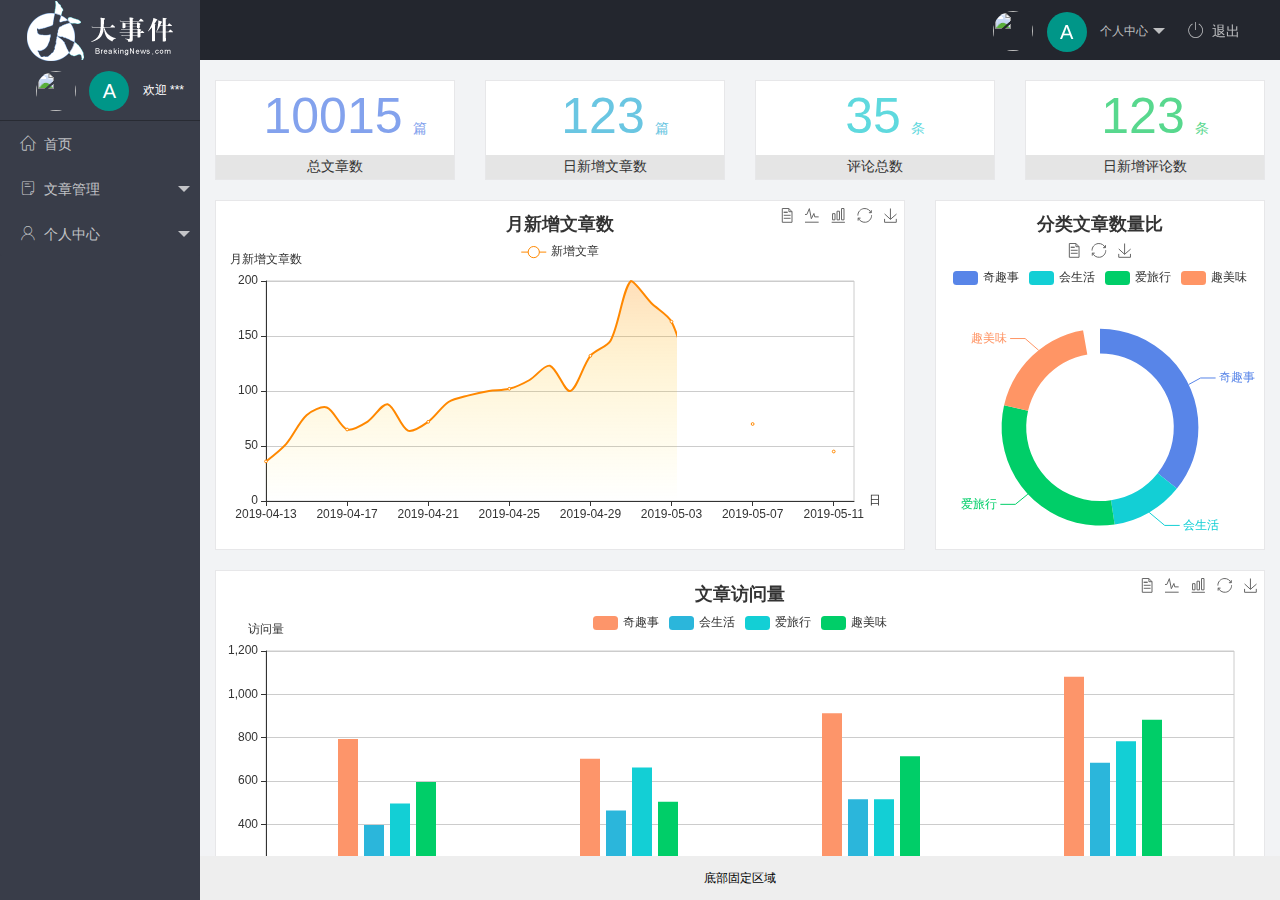
==== commit 06ce10b1: "更换头像完成" ====
--- a/index.html
+++ b/index.html
@@ -28,9 +28,9 @@
                     </a>
 
                     <dl class="layui-nav-child">
-                        <dd><a href="">基本资料</a></dd>
-                        <dd><a href="">更换头像</a></dd>
-                        <dd><a href="">重置密码</a></dd>
+                        <dd><a href="/user/user_info.html" target="fm">基本资料</a></dd>
+                        <dd><a href="/user/user_avatar.html" target="fm">更换头像</a></dd>
+                        <dd><a href="/user/user_pwd.html" target="fm">重置密码</a></dd>
                     </dl>
                 </li>
                 <li class="layui-nav-item" lay-header-event="menuRight" lay-unselect>
@@ -63,9 +63,18 @@
                     <li class="layui-nav-item">
                         <a href="javascript:;"><span class="iconfont icon-user"></span>个人中心</a>
                         <dl class="layui-nav-child">
-                            <dd><a href="javascript:;"><i class="layui-icon layui-icon-app"></i>基本资料</a></dd>
-                            <dd><a href="javascript:;"><i class="layui-icon layui-icon-app"></i>更换头像</a></dd>
-                            <dd><a href="javascript:;"><i class="layui-icon layui-icon-app"></i>重置密码</a></dd>
+                            <dd>
+                                <a href="/user/user_info.html" target="fm">
+                                    <i class="layui-icon layui-icon-app"></i>基本资料</a>
+                            </dd>
+                            <dd>
+                                <a href="/user/user_avatar.html" target="fm">
+                                    <i class="layui-icon layui-icon-app"></i>更换头像</a>
+                            </dd>
+                            <dd>
+                                <a href="/user/user_pwd.html" target="fm">
+                                    <i class="layui-icon layui-icon-app"></i>重置密码</a>
+                            </dd>
                         </dl>
                     </li>
                 </ul>
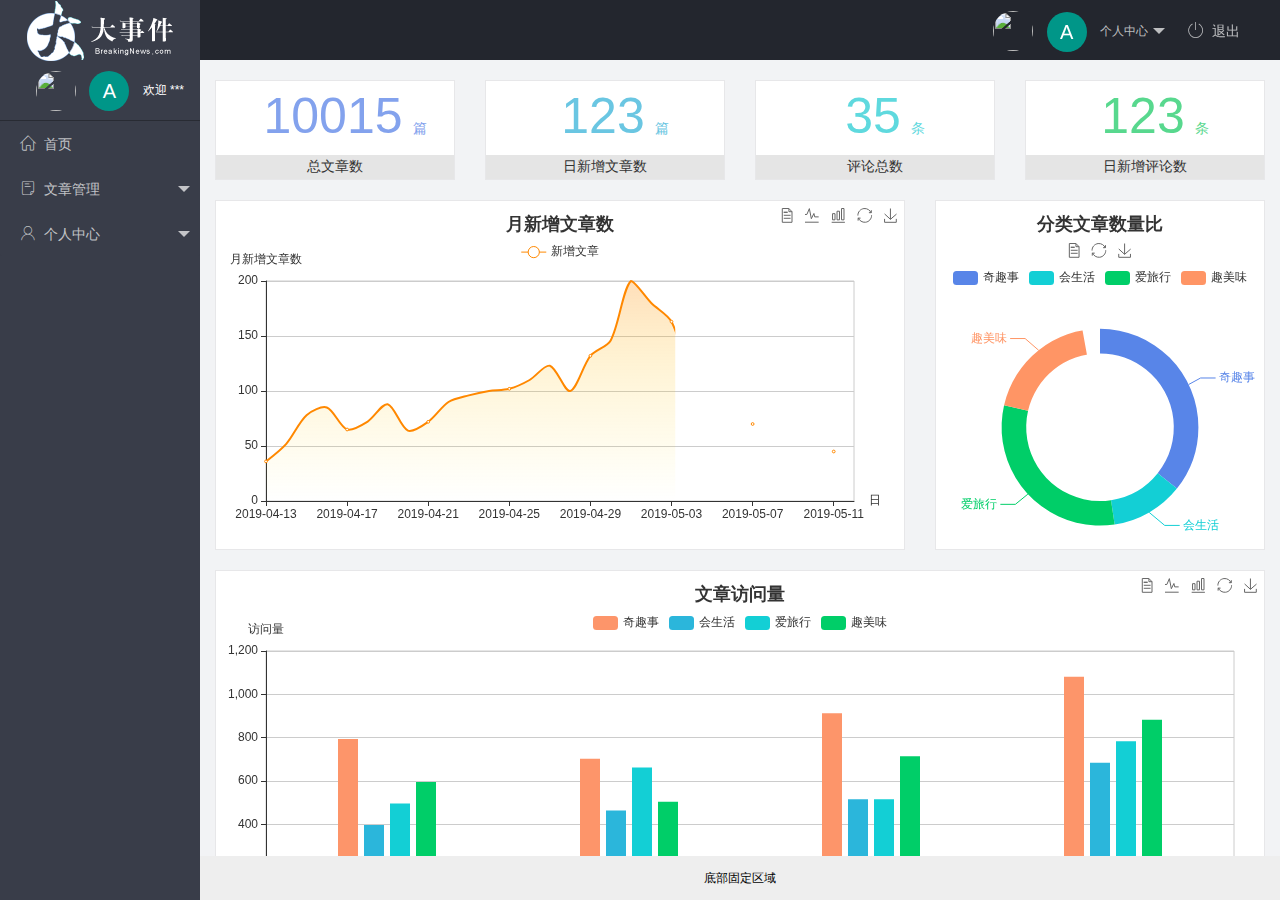
==== commit f0756916: "先提交" ====
--- a/index.html
+++ b/index.html
@@ -55,7 +55,7 @@
                     <li class="layui-nav-item">
                         <a class="" href="javascript:;"><span class="iconfont icon-16"></span>文章管理</a>
                         <dl class="layui-nav-child">
-                            <dd><a href="javascript:;"><i class="layui-icon layui-icon-app"></i>文章类别</a></dd>
+                            <dd><a href="/article/art_cate.html" target="fm"><i class="layui-icon layui-icon-app"></i>文章类别</a></dd>
                             <dd><a href="javascript:;"><i class="layui-icon layui-icon-app"></i>文章列表</a></dd>
                             <dd><a href="javascript:;"><i class="layui-icon layui-icon-app"></i>发布文章</a></dd>
                         </dl>
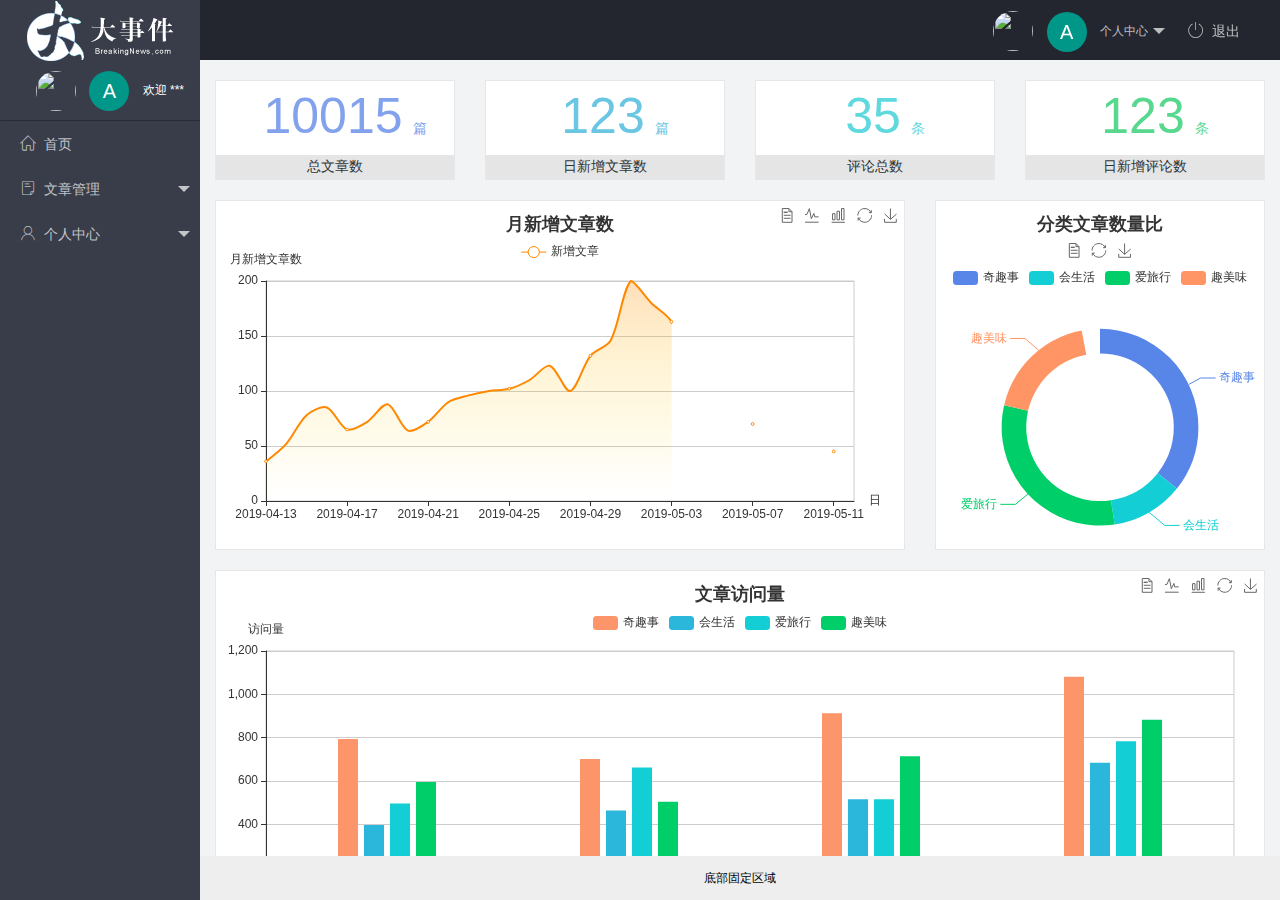
==== commit 02b699a4: "完成文章管理相关功能的开发" ====
--- a/index.html
+++ b/index.html
@@ -56,8 +56,8 @@
                         <a class="" href="javascript:;"><span class="iconfont icon-16"></span>文章管理</a>
                         <dl class="layui-nav-child">
                             <dd><a href="/article/art_cate.html" target="fm"><i class="layui-icon layui-icon-app"></i>文章类别</a></dd>
-                            <dd><a href="javascript:;"><i class="layui-icon layui-icon-app"></i>文章列表</a></dd>
-                            <dd><a href="javascript:;"><i class="layui-icon layui-icon-app"></i>发布文章</a></dd>
+                            <dd id="change"><a href="/article/art_list.html" target="fm"><i class="layui-icon layui-icon-app"></i>文章列表</a></dd>
+                            <dd><a href="/article/art_pub.html" target="fm"><i class="layui-icon layui-icon-app"></i>发布文章</a></dd>
                         </dl>
                     </li>
                     <li class="layui-nav-item">
